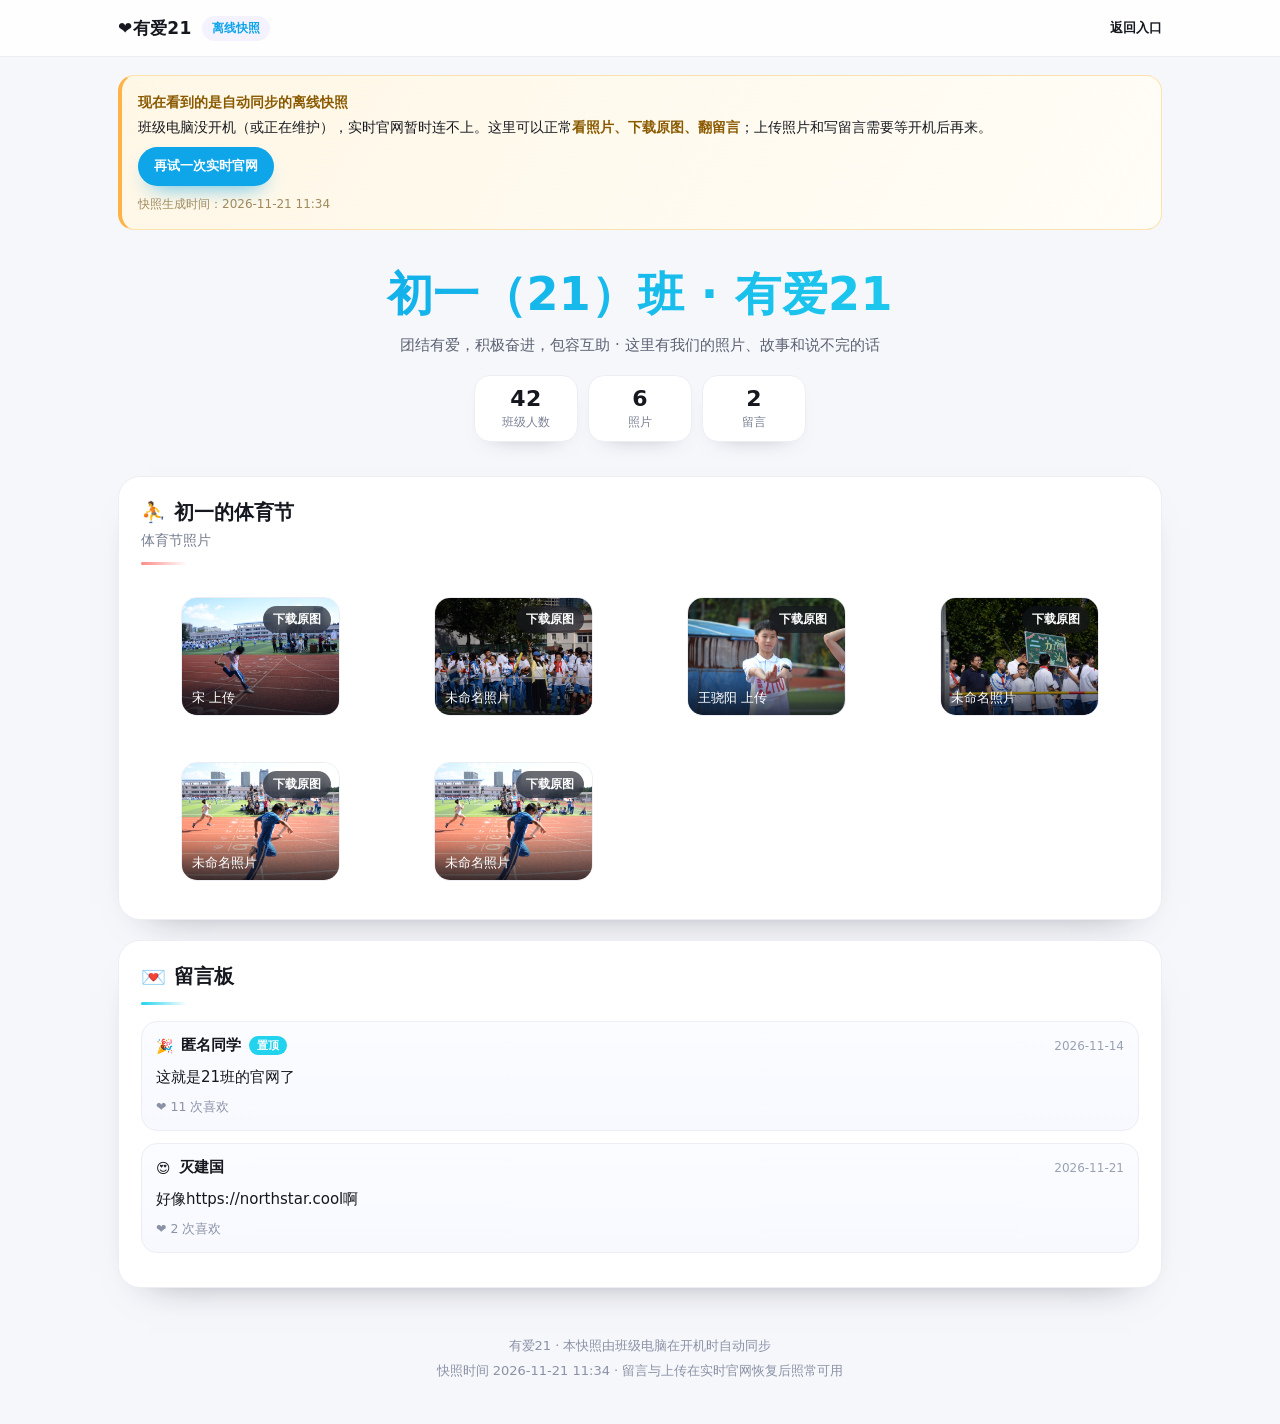
==== snapshot/index.html @ db06ea1a "同步离线快照：8 个文件（新增/更新 8，上传 8）" ====
<!DOCTYPE html><html lang="zh-CN"><head><meta charset="utf-8"><meta name="viewport" content="width=device-width,initial-scale=1"><meta name="robots" content="noindex,nofollow"><title>有爱21 · 离线快照</title><style>
*{box-sizing:border-box}
body{margin:0;background:#f6f7fb;color:#16181f;font-family:"PingFang SC","Microsoft YaHei","Noto Sans SC",system-ui,sans-serif;-webkit-font-smoothing:antialiased}
a{color:inherit}
.wrap{max-width:1080px;margin:0 auto;padding:0 18px}
header.top{position:sticky;top:0;z-index:20;background:rgba(255,255,255,.86);backdrop-filter:blur(14px);border-bottom:1px solid #eceef4}
header.top .wrap{display:flex;align-items:center;gap:10px;height:56px}
.brand{font-weight:800;font-size:17px;letter-spacing:.02em}
.chip{font-size:12px;font-weight:700;padding:4px 10px;border-radius:999px;background:#a78bfa1a;color:#0ea5e9}
.spacer{flex:1}
.banner{margin:18px 0 0;background:linear-gradient(120deg,#fff7e6,#fffdf7);border:1px solid #ffe1ad;border-left:4px solid #ffb347;
  border-radius:16px;padding:14px 16px;font-size:14px;line-height:1.75}
.banner b{color:#8a5a00}
.banner a{display:inline-block;margin-top:8px;margin-right:10px;padding:8px 16px;border-radius:999px;font-size:13px;font-weight:700;
  text-decoration:none;background:#0ea5e9;color:#fff;box-shadow:0 10px 22px -12px #0ea5e9}
.banner a.ghost{background:#fff;color:#16181f;border:1px solid #e6e8f0;box-shadow:none}
.hero{padding:34px 4px 8px;text-align:center}
.hero h1{margin:0;font-size:clamp(28px,6vw,46px);letter-spacing:.01em;
  background:linear-gradient(120deg,#0ea5e9,#22d3ee);-webkit-background-clip:text;background-clip:text;color:transparent}
.hero p.s{margin:10px 0 0;color:#5b6172;font-size:15px}
.stats{display:flex;flex-wrap:wrap;gap:10px;justify-content:center;margin:20px 0 6px}
.stat{background:#fff;border:1px solid #eceef4;border-radius:16px;padding:10px 16px;min-width:104px;box-shadow:0 10px 24px -20px rgba(20,24,40,.5)}
.stat b{display:block;font-size:22px;letter-spacing:.02em}
.stat span{font-size:12px;color:#7b8296}
section.blk{background:#fff;border:1px solid #eceef4;border-radius:22px;padding:22px;margin:20px 0;box-shadow:0 18px 40px -32px rgba(20,24,40,.6)}
section.blk h2{margin:0;font-size:20px;display:flex;align-items:center;gap:8px}
section.blk p.sub{margin:6px 0 0;color:#767d90;font-size:14px}
.rule{height:3px;width:46px;border-radius:3px;margin:12px 0 16px;background:linear-gradient(90deg,var(--c),transparent)}
.grid{display:grid;grid-template-columns:repeat(auto-fill,minmax(196px,1fr));gap:14px}
.card{position:relative;border-radius:16px;overflow:hidden;background:#f2f4f9;border:1px solid #eceef4;cursor:zoom-in;aspect-ratio:4/3}
.card img{width:100%;height:100%;object-fit:cover;display:block;transition:transform .5s ease}
.card:hover img{transform:scale(1.06)}
.cap{position:absolute;left:0;right:0;bottom:0;padding:22px 10px 8px;font-size:12.5px;color:#fff;
  background:linear-gradient(180deg,transparent,rgba(10,12,20,.78));word-break:break-all}
.dl{position:absolute;right:8px;top:8px;font-size:12px;font-weight:700;text-decoration:none;padding:5px 10px;border-radius:999px;
  background:rgba(16,18,28,.62);color:#fff;backdrop-filter:blur(6px)}
.dl:hover{background:#0ea5e9}
.note{background:#f8f9fc;border:1px solid #eceef4;border-radius:14px;padding:12px 14px;margin:10px 0;font-size:14.5px;line-height:1.7}
.note h4{margin:0 0 4px;font-size:15px}
.empty{color:#9aa1b3;font-size:14px;padding:16px;text-align:center;border:1px dashed #e2e5ee;border-radius:14px}
.gcard{border:1px solid #eceef4;border-radius:16px;padding:14px;margin:12px 0;background:linear-gradient(180deg,#fbfcff,#f7f9ff)}
.gcard .gh{display:flex;align-items:center;gap:8px;font-size:14px}
.gcard .gh b{font-size:15px}
.gcard .gh time{margin-left:auto;color:#9aa1b3;font-size:12px}
.gcard .gc{margin:9px 0 0;font-size:15px;line-height:1.8;white-space:pre-wrap;word-break:break-word}
.gimgs{display:flex;flex-wrap:wrap;gap:8px;margin-top:10px}
.gimgs img{width:96px;height:96px;object-fit:cover;border-radius:12px;cursor:zoom-in}
.likes{margin-top:8px;font-size:12.5px;color:#8b92a6}
.pin{font-size:11px;font-weight:700;color:#fff;background:#22d3ee;padding:2px 8px;border-radius:999px}
footer{padding:26px 0 40px;color:#8b92a6;font-size:13px;text-align:center;line-height:1.9}
#lb{position:fixed;inset:0;background:rgba(8,10,16,.94);display:none;z-index:60}
#lb.on{display:block}
#lb img{max-width:94vw;max-height:86vh;margin:4vh auto;display:block;border-radius:10px}
#lb .lbc{text-align:center;color:#dfe3ee;font-size:14px;padding:0 16px 10px}
#lb .close{position:fixed;top:14px;right:18px;color:#fff;font-size:30px;line-height:1;cursor:pointer;opacity:.8}
@media (max-width:560px){.grid{grid-template-columns:repeat(auto-fill,minmax(140px,1fr));gap:10px}section.blk{padding:16px;border-radius:18px}}
</style></head><body><header class="top"><div class="wrap"><span class="brand">❤️有爱21</span><span class="chip">离线快照</span><span class="spacer"></span><a href="../" style="font-size:13px;font-weight:700;text-decoration:none">返回入口</a></div></header><div class="wrap"><div class="banner"><b>现在看到的是自动同步的离线快照</b><br>班级电脑没开机（或正在维护），实时官网暂时连不上。这里可以正常<b>看照片、下载原图、翻留言</b>；上传照片和写留言需要等开机后再来。<br><a href="../" rel="noopener">再试一次实时官网</a><div style="margin-top:8px;color:#a08a5e;font-size:12px">快照生成时间：2026-11-21 11:34</div></div><div class="hero"><h1>初一（21）班 · 有爱21</h1><p class="s">团结有爱，积极奋进，包容互助 · 这里有我们的照片、故事和说不完的话</p><div class="stats"><div class="stat"><b>42</b><span>班级人数</span></div><div class="stat"><b>6</b><span>照片</span></div><div class="stat"><b>2</b><span>留言</span></div></div></div><section class="blk"><h2><span>⛹️</span>初一的体育节</h2><p class="sub">体育节照片</p><div class="rule" style="--c:#ff8a8a"></div><div class="grid"><figure class="card" data-full="p/ph_mwft5iplcd6633dc.jpg" data-cap="宋 上传"><img loading="lazy" src="p/ph_mwft5iplcd6633dc.jpg" alt="宋 上传"><a class="dl" href="p/ph_mwft5iplcd6633dc.jpg" download="01-初一的体育节-ph_mwft5iplcd6633dc.jpg">下载原图</a><figcaption class="cap">宋 上传</figcaption></figure><figure class="card" data-full="p/ph_mwft35159926de94.jpg" data-cap="未命名照片"><img loading="lazy" src="p/ph_mwft35159926de94.jpg" alt="未命名照片"><a class="dl" href="p/ph_mwft35159926de94.jpg" download="02-初一的体育节-ph_mwft35159926de94.jpg">下载原图</a><figcaption class="cap">未命名照片</figcaption></figure><figure class="card" data-full="p/ph_mwft2dyk020245f9.jpg" data-cap="王骁阳 上传"><img loading="lazy" src="p/ph_mwft2dyk020245f9.jpg" alt="王骁阳 上传"><a class="dl" href="p/ph_mwft2dyk020245f9.jpg" download="03-初一的体育节-ph_mwft2dyk020245f9.jpg">下载原图</a><figcaption class="cap">王骁阳 上传</figcaption></figure><figure class="card" data-full="p/ph_mwft1o7z088a9936.jpg" data-cap="未命名照片"><img loading="lazy" src="p/ph_mwft1o7z088a9936.jpg" alt="未命名照片"><a class="dl" href="p/ph_mwft1o7z088a9936.jpg" download="04-初一的体育节-ph_mwft1o7z088a9936.jpg">下载原图</a><figcaption class="cap">未命名照片</figcaption></figure><figure class="card" data-full="p/ph_mwft19kh0ee5bfa7.jpg" data-cap="未命名照片"><img loading="lazy" src="p/ph_mwft19kh0ee5bfa7.jpg" alt="未命名照片"><a class="dl" href="p/ph_mwft19kh0ee5bfa7.jpg" download="05-初一的体育节-ph_mwft19kh0ee5bfa7.jpg">下载原图</a><figcaption class="cap">未命名照片</figcaption></figure><figure class="card" data-full="p/ph_mwft17otdc910d98.jpg" data-cap="未命名照片"><img loading="lazy" src="p/ph_mwft17otdc910d98.jpg" alt="未命名照片"><a class="dl" href="p/ph_mwft17otdc910d98.jpg" download="06-初一的体育节-ph_mwft17otdc910d98.jpg">下载原图</a><figcaption class="cap">未命名照片</figcaption></figure></div></section><section class="blk"><h2><span>💌</span>留言板</h2><div class="rule" style="--c:#22d3ee"></div><div class="gcard"><div class="gh"><span>🎉</span><b>匿名同学</b><span class="pin">置顶</span><time>2026-11-14</time></div><p class="gc">这就是21班的官网了</p><div class="likes">❤️ 11 次喜欢</div></div><div class="gcard"><div class="gh"><span>😍</span><b>灭建国</b><time>2026-11-21</time></div><p class="gc">好像https://northstar.cool啊</p><div class="likes">❤️ 2 次喜欢</div></div></section><footer>有爱21 · 本快照由班级电脑在开机时自动同步<br>快照时间 2026-11-21 11:34 · 留言与上传在实时官网恢复后照常可用</footer></div><div id="lb"><span class="close">×</span><img alt=""><div class="lbc"></div></div><script>(function(){var lb=document.getElementById('lb'),im=lb.querySelector('img'),cp=lb.querySelector('.lbc');document.addEventListener('click',function(e){var t=e.target;var c=t.closest?t.closest('[data-full]'):null;if(c){im.src=c.getAttribute('data-full');cp.textContent=c.getAttribute('data-cap')||'';lb.className='on';e.preventDefault();return;}if(t===lb||t.className==='close'){lb.className='';im.src='';}});document.addEventListener('keydown',function(e){if(e.key==='Escape'){lb.className='';}});})();</script></body></html>
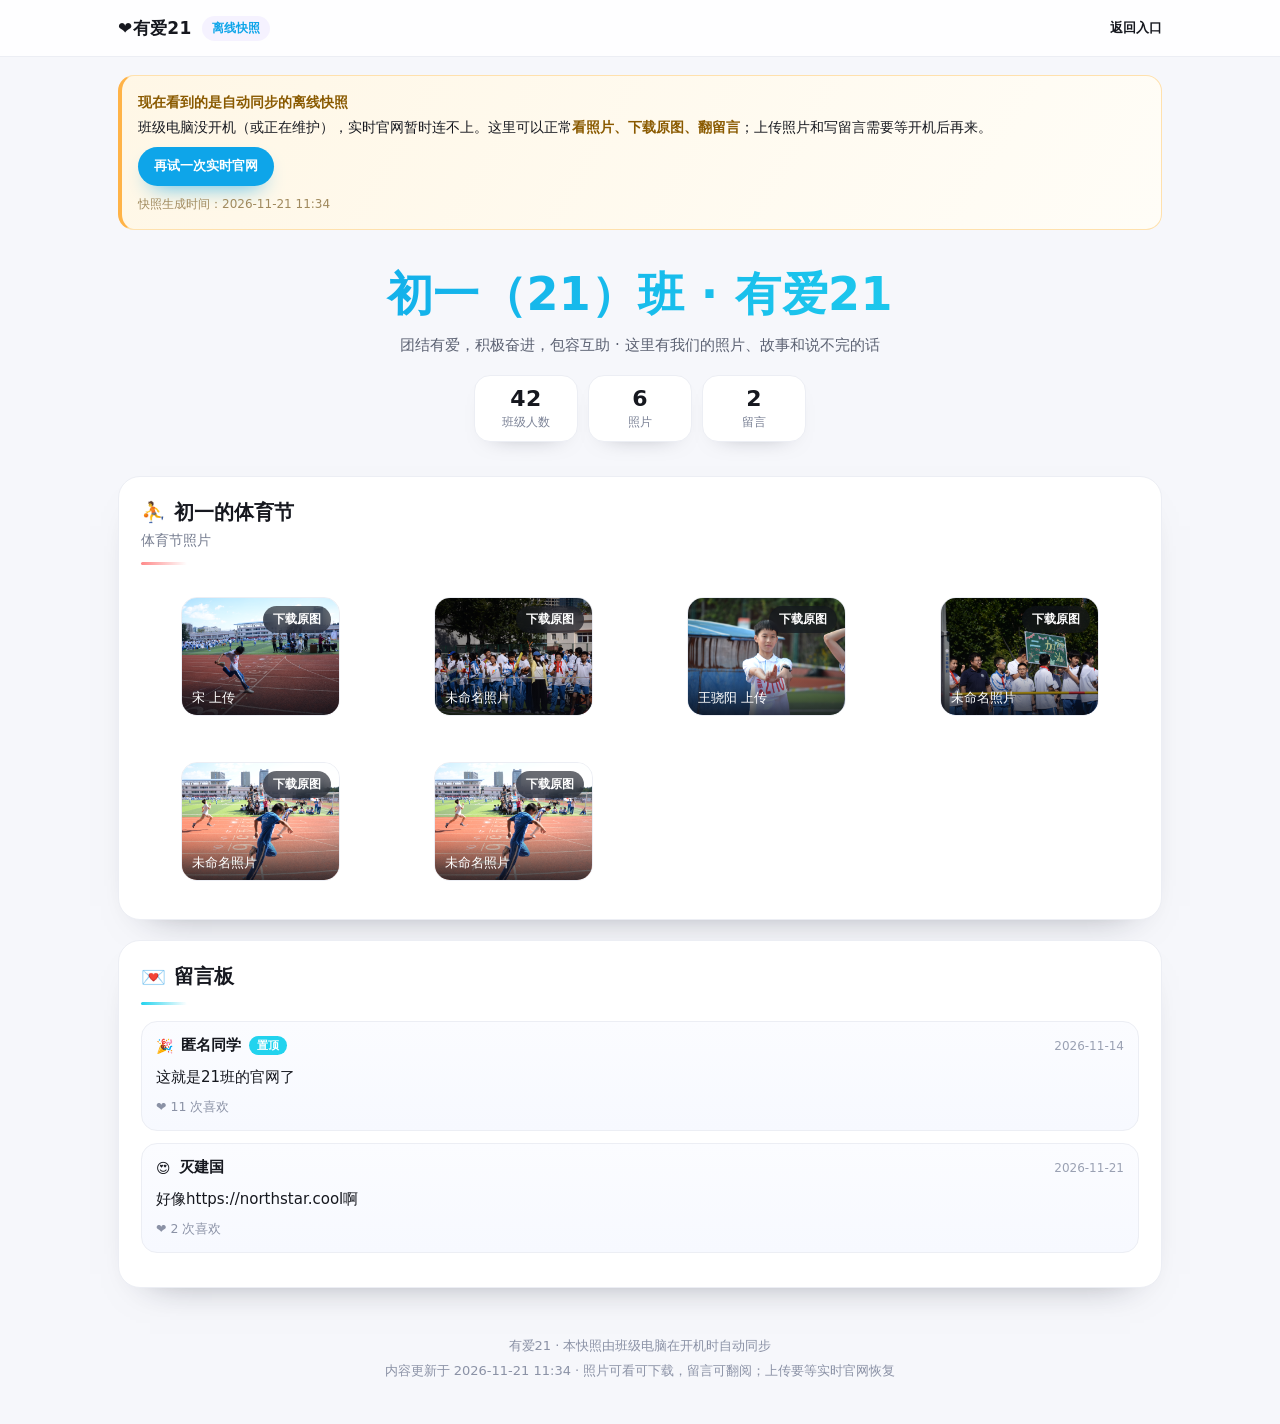
==== commit 4aef37c4: "同步离线快照：8 个文件（新增/更新 1，上传 1）" ====
--- a/snapshot/index.html
+++ b/snapshot/index.html
@@ -54,4 +54,4 @@
 #lb .lbc{text-align:center;color:#dfe3ee;font-size:14px;padding:0 16px 10px}
 #lb .close{position:fixed;top:14px;right:18px;color:#fff;font-size:30px;line-height:1;cursor:pointer;opacity:.8}
 @media (max-width:560px){.grid{grid-template-columns:repeat(auto-fill,minmax(140px,1fr));gap:10px}section.blk{padding:16px;border-radius:18px}}
-</style></head><body><header class="top"><div class="wrap"><span class="brand">❤️有爱21</span><span class="chip">离线快照</span><span class="spacer"></span><a href="../" style="font-size:13px;font-weight:700;text-decoration:none">返回入口</a></div></header><div class="wrap"><div class="banner"><b>现在看到的是自动同步的离线快照</b><br>班级电脑没开机（或正在维护），实时官网暂时连不上。这里可以正常<b>看照片、下载原图、翻留言</b>；上传照片和写留言需要等开机后再来。<br><a href="../" rel="noopener">再试一次实时官网</a><div style="margin-top:8px;color:#a08a5e;font-size:12px">快照生成时间：2026-11-21 11:34</div></div><div class="hero"><h1>初一（21）班 · 有爱21</h1><p class="s">团结有爱，积极奋进，包容互助 · 这里有我们的照片、故事和说不完的话</p><div class="stats"><div class="stat"><b>42</b><span>班级人数</span></div><div class="stat"><b>6</b><span>照片</span></div><div class="stat"><b>2</b><span>留言</span></div></div></div><section class="blk"><h2><span>⛹️</span>初一的体育节</h2><p class="sub">体育节照片</p><div class="rule" style="--c:#ff8a8a"></div><div class="grid"><figure class="card" data-full="p/ph_mwft5iplcd6633dc.jpg" data-cap="宋 上传"><img loading="lazy" src="p/ph_mwft5iplcd6633dc.jpg" alt="宋 上传"><a class="dl" href="p/ph_mwft5iplcd6633dc.jpg" download="01-初一的体育节-ph_mwft5iplcd6633dc.jpg">下载原图</a><figcaption class="cap">宋 上传</figcaption></figure><figure class="card" data-full="p/ph_mwft35159926de94.jpg" data-cap="未命名照片"><img loading="lazy" src="p/ph_mwft35159926de94.jpg" alt="未命名照片"><a class="dl" href="p/ph_mwft35159926de94.jpg" download="02-初一的体育节-ph_mwft35159926de94.jpg">下载原图</a><figcaption class="cap">未命名照片</figcaption></figure><figure class="card" data-full="p/ph_mwft2dyk020245f9.jpg" data-cap="王骁阳 上传"><img loading="lazy" src="p/ph_mwft2dyk020245f9.jpg" alt="王骁阳 上传"><a class="dl" href="p/ph_mwft2dyk020245f9.jpg" download="03-初一的体育节-ph_mwft2dyk020245f9.jpg">下载原图</a><figcaption class="cap">王骁阳 上传</figcaption></figure><figure class="card" data-full="p/ph_mwft1o7z088a9936.jpg" data-cap="未命名照片"><img loading="lazy" src="p/ph_mwft1o7z088a9936.jpg" alt="未命名照片"><a class="dl" href="p/ph_mwft1o7z088a9936.jpg" download="04-初一的体育节-ph_mwft1o7z088a9936.jpg">下载原图</a><figcaption class="cap">未命名照片</figcaption></figure><figure class="card" data-full="p/ph_mwft19kh0ee5bfa7.jpg" data-cap="未命名照片"><img loading="lazy" src="p/ph_mwft19kh0ee5bfa7.jpg" alt="未命名照片"><a class="dl" href="p/ph_mwft19kh0ee5bfa7.jpg" download="05-初一的体育节-ph_mwft19kh0ee5bfa7.jpg">下载原图</a><figcaption class="cap">未命名照片</figcaption></figure><figure class="card" data-full="p/ph_mwft17otdc910d98.jpg" data-cap="未命名照片"><img loading="lazy" src="p/ph_mwft17otdc910d98.jpg" alt="未命名照片"><a class="dl" href="p/ph_mwft17otdc910d98.jpg" download="06-初一的体育节-ph_mwft17otdc910d98.jpg">下载原图</a><figcaption class="cap">未命名照片</figcaption></figure></div></section><section class="blk"><h2><span>💌</span>留言板</h2><div class="rule" style="--c:#22d3ee"></div><div class="gcard"><div class="gh"><span>🎉</span><b>匿名同学</b><span class="pin">置顶</span><time>2026-11-14</time></div><p class="gc">这就是21班的官网了</p><div class="likes">❤️ 11 次喜欢</div></div><div class="gcard"><div class="gh"><span>😍</span><b>灭建国</b><time>2026-11-21</time></div><p class="gc">好像https://northstar.cool啊</p><div class="likes">❤️ 2 次喜欢</div></div></section><footer>有爱21 · 本快照由班级电脑在开机时自动同步<br>快照时间 2026-11-21 11:34 · 留言与上传在实时官网恢复后照常可用</footer></div><div id="lb"><span class="close">×</span><img alt=""><div class="lbc"></div></div><script>(function(){var lb=document.getElementById('lb'),im=lb.querySelector('img'),cp=lb.querySelector('.lbc');document.addEventListener('click',function(e){var t=e.target;var c=t.closest?t.closest('[data-full]'):null;if(c){im.src=c.getAttribute('data-full');cp.textContent=c.getAttribute('data-cap')||'';lb.className='on';e.preventDefault();return;}if(t===lb||t.className==='close'){lb.className='';im.src='';}});document.addEventListener('keydown',function(e){if(e.key==='Escape'){lb.className='';}});})();</script></body></html>+</style></head><body><header class="top"><div class="wrap"><span class="brand">❤️有爱21</span><span class="chip">离线快照</span><span class="spacer"></span><a href="../" style="font-size:13px;font-weight:700;text-decoration:none">返回入口</a></div></header><div class="wrap"><div class="banner"><b>现在看到的是自动同步的离线快照</b><br>班级电脑没开机（或正在维护），实时官网暂时连不上。这里可以正常<b>看照片、下载原图、翻留言</b>；上传照片和写留言需要等开机后再来。<br><a href="../" rel="noopener">再试一次实时官网</a><div style="margin-top:8px;color:#a08a5e;font-size:12px">快照生成时间：2026-11-21 11:34</div></div><div class="hero"><h1>初一（21）班 · 有爱21</h1><p class="s">团结有爱，积极奋进，包容互助 · 这里有我们的照片、故事和说不完的话</p><div class="stats"><div class="stat"><b>42</b><span>班级人数</span></div><div class="stat"><b>6</b><span>照片</span></div><div class="stat"><b>2</b><span>留言</span></div></div></div><section class="blk"><h2><span>⛹️</span>初一的体育节</h2><p class="sub">体育节照片</p><div class="rule" style="--c:#ff8a8a"></div><div class="grid"><figure class="card" data-full="p/ph_mwft5iplcd6633dc.jpg" data-cap="宋 上传"><img loading="lazy" src="p/ph_mwft5iplcd6633dc.jpg" alt="宋 上传"><a class="dl" href="p/ph_mwft5iplcd6633dc.jpg" download="01-初一的体育节-ph_mwft5iplcd6633dc.jpg">下载原图</a><figcaption class="cap">宋 上传</figcaption></figure><figure class="card" data-full="p/ph_mwft35159926de94.jpg" data-cap="未命名照片"><img loading="lazy" src="p/ph_mwft35159926de94.jpg" alt="未命名照片"><a class="dl" href="p/ph_mwft35159926de94.jpg" download="02-初一的体育节-ph_mwft35159926de94.jpg">下载原图</a><figcaption class="cap">未命名照片</figcaption></figure><figure class="card" data-full="p/ph_mwft2dyk020245f9.jpg" data-cap="王骁阳 上传"><img loading="lazy" src="p/ph_mwft2dyk020245f9.jpg" alt="王骁阳 上传"><a class="dl" href="p/ph_mwft2dyk020245f9.jpg" download="03-初一的体育节-ph_mwft2dyk020245f9.jpg">下载原图</a><figcaption class="cap">王骁阳 上传</figcaption></figure><figure class="card" data-full="p/ph_mwft1o7z088a9936.jpg" data-cap="未命名照片"><img loading="lazy" src="p/ph_mwft1o7z088a9936.jpg" alt="未命名照片"><a class="dl" href="p/ph_mwft1o7z088a9936.jpg" download="04-初一的体育节-ph_mwft1o7z088a9936.jpg">下载原图</a><figcaption class="cap">未命名照片</figcaption></figure><figure class="card" data-full="p/ph_mwft19kh0ee5bfa7.jpg" data-cap="未命名照片"><img loading="lazy" src="p/ph_mwft19kh0ee5bfa7.jpg" alt="未命名照片"><a class="dl" href="p/ph_mwft19kh0ee5bfa7.jpg" download="05-初一的体育节-ph_mwft19kh0ee5bfa7.jpg">下载原图</a><figcaption class="cap">未命名照片</figcaption></figure><figure class="card" data-full="p/ph_mwft17otdc910d98.jpg" data-cap="未命名照片"><img loading="lazy" src="p/ph_mwft17otdc910d98.jpg" alt="未命名照片"><a class="dl" href="p/ph_mwft17otdc910d98.jpg" download="06-初一的体育节-ph_mwft17otdc910d98.jpg">下载原图</a><figcaption class="cap">未命名照片</figcaption></figure></div></section><section class="blk"><h2><span>💌</span>留言板</h2><div class="rule" style="--c:#22d3ee"></div><div class="gcard"><div class="gh"><span>🎉</span><b>匿名同学</b><span class="pin">置顶</span><time>2026-11-14</time></div><p class="gc">这就是21班的官网了</p><div class="likes">❤️ 11 次喜欢</div></div><div class="gcard"><div class="gh"><span>😍</span><b>灭建国</b><time>2026-11-21</time></div><p class="gc">好像https://northstar.cool啊</p><div class="likes">❤️ 2 次喜欢</div></div></section><footer>有爱21 · 本快照由班级电脑在开机时自动同步<br>内容更新于 2026-11-21 11:34 · 照片可看可下载，留言可翻阅；上传要等实时官网恢复</footer></div><div id="lb"><span class="close">×</span><img alt=""><div class="lbc"></div></div><script>(function(){var lb=document.getElementById('lb'),im=lb.querySelector('img'),cp=lb.querySelector('.lbc');document.addEventListener('click',function(e){var t=e.target;var c=t.closest?t.closest('[data-full]'):null;if(c){im.src=c.getAttribute('data-full');cp.textContent=c.getAttribute('data-cap')||'';lb.className='on';e.preventDefault();return;}if(t===lb||t.className==='close'){lb.className='';im.src='';}});document.addEventListener('keydown',function(e){if(e.key==='Escape'){lb.className='';}});})();</script></body></html>
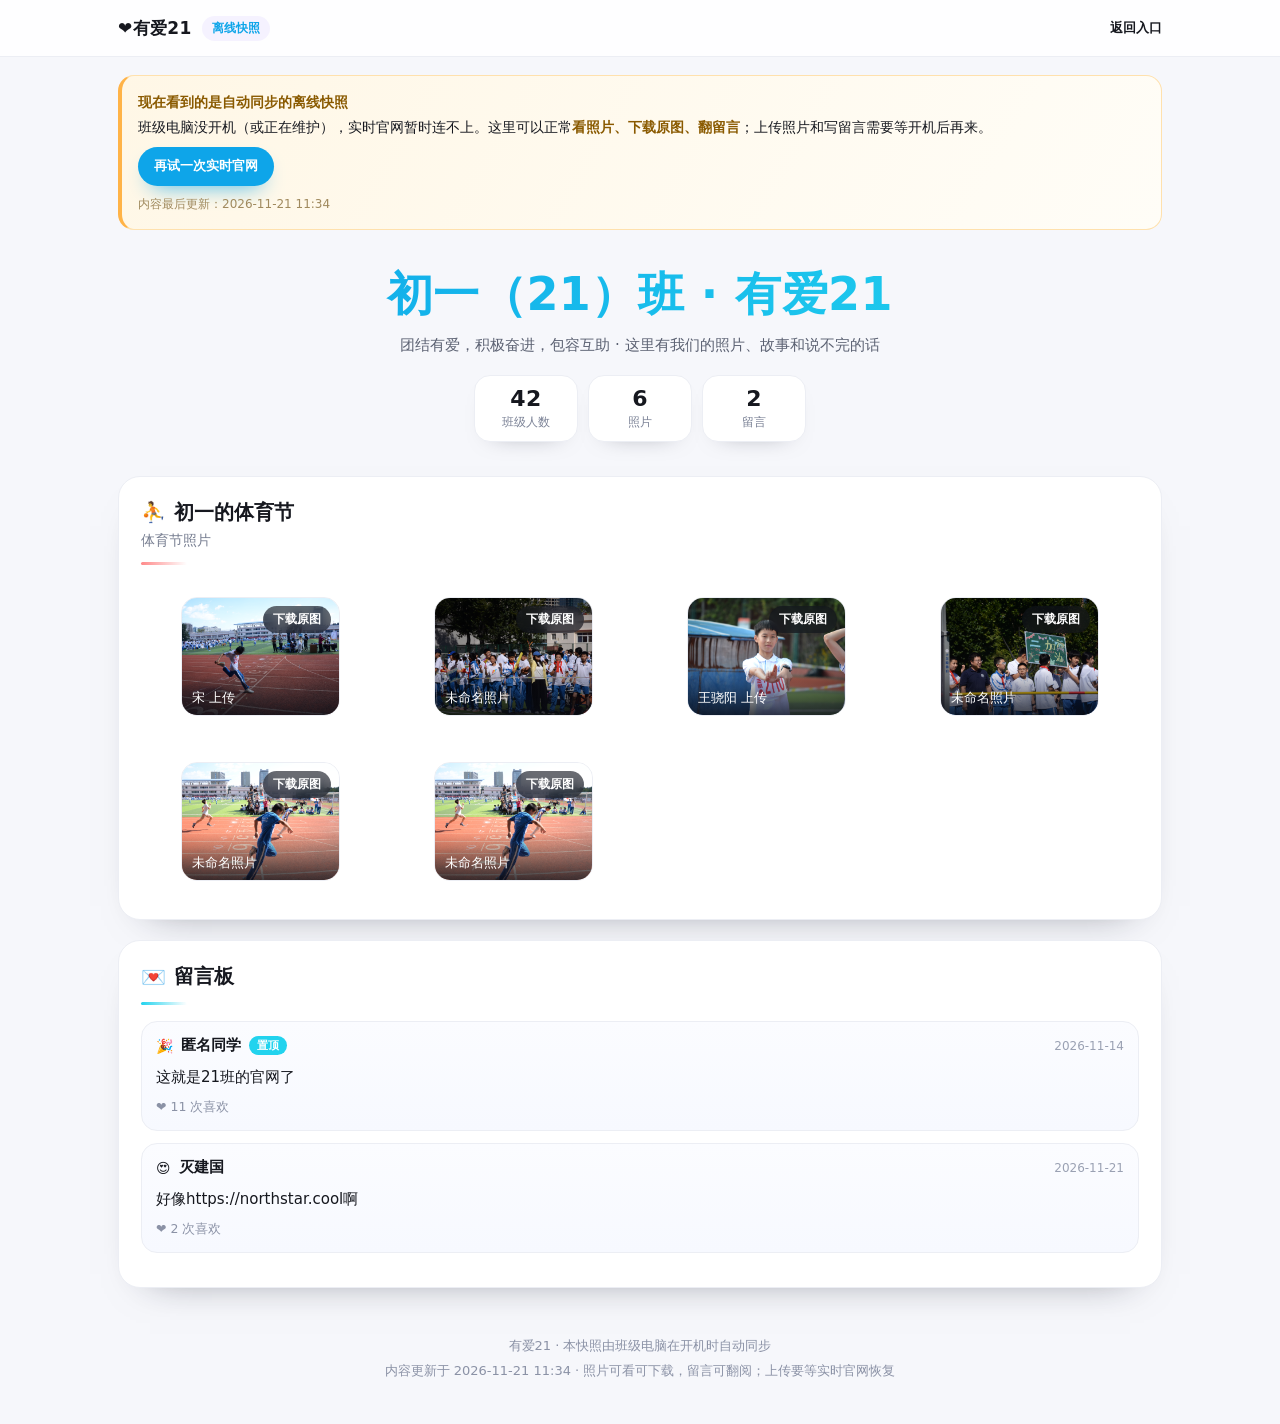
==== commit c1a2e1cb: "同步离线快照：8 个文件（新增/更新 1，上传 1）" ====
--- a/snapshot/index.html
+++ b/snapshot/index.html
@@ -54,4 +54,4 @@
 #lb .lbc{text-align:center;color:#dfe3ee;font-size:14px;padding:0 16px 10px}
 #lb .close{position:fixed;top:14px;right:18px;color:#fff;font-size:30px;line-height:1;cursor:pointer;opacity:.8}
 @media (max-width:560px){.grid{grid-template-columns:repeat(auto-fill,minmax(140px,1fr));gap:10px}section.blk{padding:16px;border-radius:18px}}
-</style></head><body><header class="top"><div class="wrap"><span class="brand">❤️有爱21</span><span class="chip">离线快照</span><span class="spacer"></span><a href="../" style="font-size:13px;font-weight:700;text-decoration:none">返回入口</a></div></header><div class="wrap"><div class="banner"><b>现在看到的是自动同步的离线快照</b><br>班级电脑没开机（或正在维护），实时官网暂时连不上。这里可以正常<b>看照片、下载原图、翻留言</b>；上传照片和写留言需要等开机后再来。<br><a href="../" rel="noopener">再试一次实时官网</a><div style="margin-top:8px;color:#a08a5e;font-size:12px">快照生成时间：2026-11-21 11:34</div></div><div class="hero"><h1>初一（21）班 · 有爱21</h1><p class="s">团结有爱，积极奋进，包容互助 · 这里有我们的照片、故事和说不完的话</p><div class="stats"><div class="stat"><b>42</b><span>班级人数</span></div><div class="stat"><b>6</b><span>照片</span></div><div class="stat"><b>2</b><span>留言</span></div></div></div><section class="blk"><h2><span>⛹️</span>初一的体育节</h2><p class="sub">体育节照片</p><div class="rule" style="--c:#ff8a8a"></div><div class="grid"><figure class="card" data-full="p/ph_mwft5iplcd6633dc.jpg" data-cap="宋 上传"><img loading="lazy" src="p/ph_mwft5iplcd6633dc.jpg" alt="宋 上传"><a class="dl" href="p/ph_mwft5iplcd6633dc.jpg" download="01-初一的体育节-ph_mwft5iplcd6633dc.jpg">下载原图</a><figcaption class="cap">宋 上传</figcaption></figure><figure class="card" data-full="p/ph_mwft35159926de94.jpg" data-cap="未命名照片"><img loading="lazy" src="p/ph_mwft35159926de94.jpg" alt="未命名照片"><a class="dl" href="p/ph_mwft35159926de94.jpg" download="02-初一的体育节-ph_mwft35159926de94.jpg">下载原图</a><figcaption class="cap">未命名照片</figcaption></figure><figure class="card" data-full="p/ph_mwft2dyk020245f9.jpg" data-cap="王骁阳 上传"><img loading="lazy" src="p/ph_mwft2dyk020245f9.jpg" alt="王骁阳 上传"><a class="dl" href="p/ph_mwft2dyk020245f9.jpg" download="03-初一的体育节-ph_mwft2dyk020245f9.jpg">下载原图</a><figcaption class="cap">王骁阳 上传</figcaption></figure><figure class="card" data-full="p/ph_mwft1o7z088a9936.jpg" data-cap="未命名照片"><img loading="lazy" src="p/ph_mwft1o7z088a9936.jpg" alt="未命名照片"><a class="dl" href="p/ph_mwft1o7z088a9936.jpg" download="04-初一的体育节-ph_mwft1o7z088a9936.jpg">下载原图</a><figcaption class="cap">未命名照片</figcaption></figure><figure class="card" data-full="p/ph_mwft19kh0ee5bfa7.jpg" data-cap="未命名照片"><img loading="lazy" src="p/ph_mwft19kh0ee5bfa7.jpg" alt="未命名照片"><a class="dl" href="p/ph_mwft19kh0ee5bfa7.jpg" download="05-初一的体育节-ph_mwft19kh0ee5bfa7.jpg">下载原图</a><figcaption class="cap">未命名照片</figcaption></figure><figure class="card" data-full="p/ph_mwft17otdc910d98.jpg" data-cap="未命名照片"><img loading="lazy" src="p/ph_mwft17otdc910d98.jpg" alt="未命名照片"><a class="dl" href="p/ph_mwft17otdc910d98.jpg" download="06-初一的体育节-ph_mwft17otdc910d98.jpg">下载原图</a><figcaption class="cap">未命名照片</figcaption></figure></div></section><section class="blk"><h2><span>💌</span>留言板</h2><div class="rule" style="--c:#22d3ee"></div><div class="gcard"><div class="gh"><span>🎉</span><b>匿名同学</b><span class="pin">置顶</span><time>2026-11-14</time></div><p class="gc">这就是21班的官网了</p><div class="likes">❤️ 11 次喜欢</div></div><div class="gcard"><div class="gh"><span>😍</span><b>灭建国</b><time>2026-11-21</time></div><p class="gc">好像https://northstar.cool啊</p><div class="likes">❤️ 2 次喜欢</div></div></section><footer>有爱21 · 本快照由班级电脑在开机时自动同步<br>内容更新于 2026-11-21 11:34 · 照片可看可下载，留言可翻阅；上传要等实时官网恢复</footer></div><div id="lb"><span class="close">×</span><img alt=""><div class="lbc"></div></div><script>(function(){var lb=document.getElementById('lb'),im=lb.querySelector('img'),cp=lb.querySelector('.lbc');document.addEventListener('click',function(e){var t=e.target;var c=t.closest?t.closest('[data-full]'):null;if(c){im.src=c.getAttribute('data-full');cp.textContent=c.getAttribute('data-cap')||'';lb.className='on';e.preventDefault();return;}if(t===lb||t.className==='close'){lb.className='';im.src='';}});document.addEventListener('keydown',function(e){if(e.key==='Escape'){lb.className='';}});})();</script></body></html>+</style></head><body><header class="top"><div class="wrap"><span class="brand">❤️有爱21</span><span class="chip">离线快照</span><span class="spacer"></span><a href="../" style="font-size:13px;font-weight:700;text-decoration:none">返回入口</a></div></header><div class="wrap"><div class="banner"><b>现在看到的是自动同步的离线快照</b><br>班级电脑没开机（或正在维护），实时官网暂时连不上。这里可以正常<b>看照片、下载原图、翻留言</b>；上传照片和写留言需要等开机后再来。<br><a href="../" rel="noopener">再试一次实时官网</a><div style="margin-top:8px;color:#a08a5e;font-size:12px">内容最后更新：2026-11-21 11:34</div></div><div class="hero"><h1>初一（21）班 · 有爱21</h1><p class="s">团结有爱，积极奋进，包容互助 · 这里有我们的照片、故事和说不完的话</p><div class="stats"><div class="stat"><b>42</b><span>班级人数</span></div><div class="stat"><b>6</b><span>照片</span></div><div class="stat"><b>2</b><span>留言</span></div></div></div><section class="blk"><h2><span>⛹️</span>初一的体育节</h2><p class="sub">体育节照片</p><div class="rule" style="--c:#ff8a8a"></div><div class="grid"><figure class="card" data-full="p/ph_mwft5iplcd6633dc.jpg" data-cap="宋 上传"><img loading="lazy" src="p/ph_mwft5iplcd6633dc.jpg" alt="宋 上传"><a class="dl" href="p/ph_mwft5iplcd6633dc.jpg" download="01-初一的体育节-ph_mwft5iplcd6633dc.jpg">下载原图</a><figcaption class="cap">宋 上传</figcaption></figure><figure class="card" data-full="p/ph_mwft35159926de94.jpg" data-cap="未命名照片"><img loading="lazy" src="p/ph_mwft35159926de94.jpg" alt="未命名照片"><a class="dl" href="p/ph_mwft35159926de94.jpg" download="02-初一的体育节-ph_mwft35159926de94.jpg">下载原图</a><figcaption class="cap">未命名照片</figcaption></figure><figure class="card" data-full="p/ph_mwft2dyk020245f9.jpg" data-cap="王骁阳 上传"><img loading="lazy" src="p/ph_mwft2dyk020245f9.jpg" alt="王骁阳 上传"><a class="dl" href="p/ph_mwft2dyk020245f9.jpg" download="03-初一的体育节-ph_mwft2dyk020245f9.jpg">下载原图</a><figcaption class="cap">王骁阳 上传</figcaption></figure><figure class="card" data-full="p/ph_mwft1o7z088a9936.jpg" data-cap="未命名照片"><img loading="lazy" src="p/ph_mwft1o7z088a9936.jpg" alt="未命名照片"><a class="dl" href="p/ph_mwft1o7z088a9936.jpg" download="04-初一的体育节-ph_mwft1o7z088a9936.jpg">下载原图</a><figcaption class="cap">未命名照片</figcaption></figure><figure class="card" data-full="p/ph_mwft19kh0ee5bfa7.jpg" data-cap="未命名照片"><img loading="lazy" src="p/ph_mwft19kh0ee5bfa7.jpg" alt="未命名照片"><a class="dl" href="p/ph_mwft19kh0ee5bfa7.jpg" download="05-初一的体育节-ph_mwft19kh0ee5bfa7.jpg">下载原图</a><figcaption class="cap">未命名照片</figcaption></figure><figure class="card" data-full="p/ph_mwft17otdc910d98.jpg" data-cap="未命名照片"><img loading="lazy" src="p/ph_mwft17otdc910d98.jpg" alt="未命名照片"><a class="dl" href="p/ph_mwft17otdc910d98.jpg" download="06-初一的体育节-ph_mwft17otdc910d98.jpg">下载原图</a><figcaption class="cap">未命名照片</figcaption></figure></div></section><section class="blk"><h2><span>💌</span>留言板</h2><div class="rule" style="--c:#22d3ee"></div><div class="gcard"><div class="gh"><span>🎉</span><b>匿名同学</b><span class="pin">置顶</span><time>2026-11-14</time></div><p class="gc">这就是21班的官网了</p><div class="likes">❤️ 11 次喜欢</div></div><div class="gcard"><div class="gh"><span>😍</span><b>灭建国</b><time>2026-11-21</time></div><p class="gc">好像https://northstar.cool啊</p><div class="likes">❤️ 2 次喜欢</div></div></section><footer>有爱21 · 本快照由班级电脑在开机时自动同步<br>内容更新于 2026-11-21 11:34 · 照片可看可下载，留言可翻阅；上传要等实时官网恢复</footer></div><div id="lb"><span class="close">×</span><img alt=""><div class="lbc"></div></div><script>(function(){var lb=document.getElementById('lb'),im=lb.querySelector('img'),cp=lb.querySelector('.lbc');document.addEventListener('click',function(e){var t=e.target;var c=t.closest?t.closest('[data-full]'):null;if(c){im.src=c.getAttribute('data-full');cp.textContent=c.getAttribute('data-cap')||'';lb.className='on';e.preventDefault();return;}if(t===lb||t.className==='close'){lb.className='';im.src='';}});document.addEventListener('keydown',function(e){if(e.key==='Escape'){lb.className='';}});})();</script></body></html>
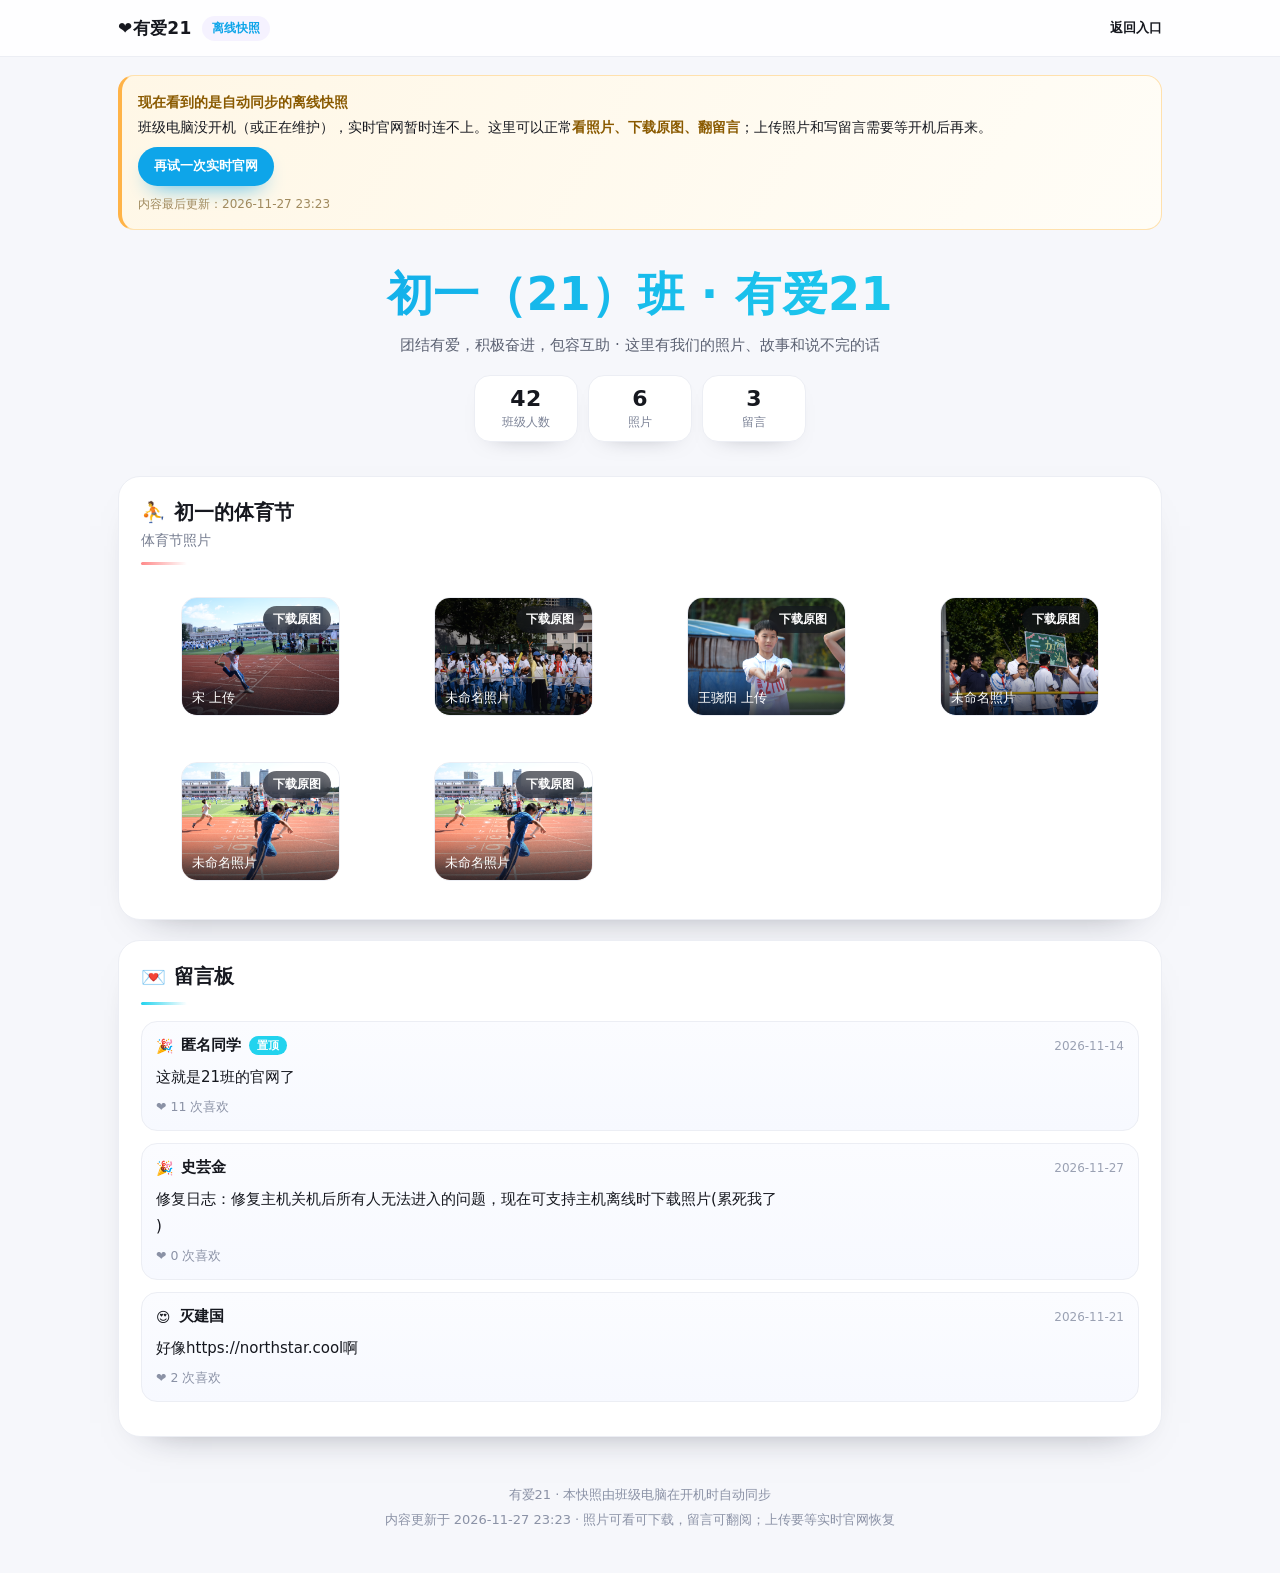
==== commit 14a2efe2: "同步离线快照：8 个文件（新增/更新 2，上传 2）" ====
--- a/snapshot/index.html
+++ b/snapshot/index.html
@@ -54,4 +54,5 @@
 #lb .lbc{text-align:center;color:#dfe3ee;font-size:14px;padding:0 16px 10px}
 #lb .close{position:fixed;top:14px;right:18px;color:#fff;font-size:30px;line-height:1;cursor:pointer;opacity:.8}
 @media (max-width:560px){.grid{grid-template-columns:repeat(auto-fill,minmax(140px,1fr));gap:10px}section.blk{padding:16px;border-radius:18px}}
-</style></head><body><header class="top"><div class="wrap"><span class="brand">❤️有爱21</span><span class="chip">离线快照</span><span class="spacer"></span><a href="../" style="font-size:13px;font-weight:700;text-decoration:none">返回入口</a></div></header><div class="wrap"><div class="banner"><b>现在看到的是自动同步的离线快照</b><br>班级电脑没开机（或正在维护），实时官网暂时连不上。这里可以正常<b>看照片、下载原图、翻留言</b>；上传照片和写留言需要等开机后再来。<br><a href="../" rel="noopener">再试一次实时官网</a><div style="margin-top:8px;color:#a08a5e;font-size:12px">内容最后更新：2026-11-21 11:34</div></div><div class="hero"><h1>初一（21）班 · 有爱21</h1><p class="s">团结有爱，积极奋进，包容互助 · 这里有我们的照片、故事和说不完的话</p><div class="stats"><div class="stat"><b>42</b><span>班级人数</span></div><div class="stat"><b>6</b><span>照片</span></div><div class="stat"><b>2</b><span>留言</span></div></div></div><section class="blk"><h2><span>⛹️</span>初一的体育节</h2><p class="sub">体育节照片</p><div class="rule" style="--c:#ff8a8a"></div><div class="grid"><figure class="card" data-full="p/ph_mwft5iplcd6633dc.jpg" data-cap="宋 上传"><img loading="lazy" src="p/ph_mwft5iplcd6633dc.jpg" alt="宋 上传"><a class="dl" href="p/ph_mwft5iplcd6633dc.jpg" download="01-初一的体育节-ph_mwft5iplcd6633dc.jpg">下载原图</a><figcaption class="cap">宋 上传</figcaption></figure><figure class="card" data-full="p/ph_mwft35159926de94.jpg" data-cap="未命名照片"><img loading="lazy" src="p/ph_mwft35159926de94.jpg" alt="未命名照片"><a class="dl" href="p/ph_mwft35159926de94.jpg" download="02-初一的体育节-ph_mwft35159926de94.jpg">下载原图</a><figcaption class="cap">未命名照片</figcaption></figure><figure class="card" data-full="p/ph_mwft2dyk020245f9.jpg" data-cap="王骁阳 上传"><img loading="lazy" src="p/ph_mwft2dyk020245f9.jpg" alt="王骁阳 上传"><a class="dl" href="p/ph_mwft2dyk020245f9.jpg" download="03-初一的体育节-ph_mwft2dyk020245f9.jpg">下载原图</a><figcaption class="cap">王骁阳 上传</figcaption></figure><figure class="card" data-full="p/ph_mwft1o7z088a9936.jpg" data-cap="未命名照片"><img loading="lazy" src="p/ph_mwft1o7z088a9936.jpg" alt="未命名照片"><a class="dl" href="p/ph_mwft1o7z088a9936.jpg" download="04-初一的体育节-ph_mwft1o7z088a9936.jpg">下载原图</a><figcaption class="cap">未命名照片</figcaption></figure><figure class="card" data-full="p/ph_mwft19kh0ee5bfa7.jpg" data-cap="未命名照片"><img loading="lazy" src="p/ph_mwft19kh0ee5bfa7.jpg" alt="未命名照片"><a class="dl" href="p/ph_mwft19kh0ee5bfa7.jpg" download="05-初一的体育节-ph_mwft19kh0ee5bfa7.jpg">下载原图</a><figcaption class="cap">未命名照片</figcaption></figure><figure class="card" data-full="p/ph_mwft17otdc910d98.jpg" data-cap="未命名照片"><img loading="lazy" src="p/ph_mwft17otdc910d98.jpg" alt="未命名照片"><a class="dl" href="p/ph_mwft17otdc910d98.jpg" download="06-初一的体育节-ph_mwft17otdc910d98.jpg">下载原图</a><figcaption class="cap">未命名照片</figcaption></figure></div></section><section class="blk"><h2><span>💌</span>留言板</h2><div class="rule" style="--c:#22d3ee"></div><div class="gcard"><div class="gh"><span>🎉</span><b>匿名同学</b><span class="pin">置顶</span><time>2026-11-14</time></div><p class="gc">这就是21班的官网了</p><div class="likes">❤️ 11 次喜欢</div></div><div class="gcard"><div class="gh"><span>😍</span><b>灭建国</b><time>2026-11-21</time></div><p class="gc">好像https://northstar.cool啊</p><div class="likes">❤️ 2 次喜欢</div></div></section><footer>有爱21 · 本快照由班级电脑在开机时自动同步<br>内容更新于 2026-11-21 11:34 · 照片可看可下载，留言可翻阅；上传要等实时官网恢复</footer></div><div id="lb"><span class="close">×</span><img alt=""><div class="lbc"></div></div><script>(function(){var lb=document.getElementById('lb'),im=lb.querySelector('img'),cp=lb.querySelector('.lbc');document.addEventListener('click',function(e){var t=e.target;var c=t.closest?t.closest('[data-full]'):null;if(c){im.src=c.getAttribute('data-full');cp.textContent=c.getAttribute('data-cap')||'';lb.className='on';e.preventDefault();return;}if(t===lb||t.className==='close'){lb.className='';im.src='';}});document.addEventListener('keydown',function(e){if(e.key==='Escape'){lb.className='';}});})();</script></body></html>+</style></head><body><header class="top"><div class="wrap"><span class="brand">❤️有爱21</span><span class="chip">离线快照</span><span class="spacer"></span><a href="../" style="font-size:13px;font-weight:700;text-decoration:none">返回入口</a></div></header><div class="wrap"><div class="banner"><b>现在看到的是自动同步的离线快照</b><br>班级电脑没开机（或正在维护），实时官网暂时连不上。这里可以正常<b>看照片、下载原图、翻留言</b>；上传照片和写留言需要等开机后再来。<br><a href="../" rel="noopener">再试一次实时官网</a><div style="margin-top:8px;color:#a08a5e;font-size:12px">内容最后更新：2026-11-27 23:23</div></div><div class="hero"><h1>初一（21）班 · 有爱21</h1><p class="s">团结有爱，积极奋进，包容互助 · 这里有我们的照片、故事和说不完的话</p><div class="stats"><div class="stat"><b>42</b><span>班级人数</span></div><div class="stat"><b>6</b><span>照片</span></div><div class="stat"><b>3</b><span>留言</span></div></div></div><section class="blk"><h2><span>⛹️</span>初一的体育节</h2><p class="sub">体育节照片</p><div class="rule" style="--c:#ff8a8a"></div><div class="grid"><figure class="card" data-full="p/ph_mwft5iplcd6633dc.jpg" data-cap="宋 上传"><img loading="lazy" src="p/ph_mwft5iplcd6633dc.jpg" alt="宋 上传"><a class="dl" href="p/ph_mwft5iplcd6633dc.jpg" download="01-初一的体育节-ph_mwft5iplcd6633dc.jpg">下载原图</a><figcaption class="cap">宋 上传</figcaption></figure><figure class="card" data-full="p/ph_mwft35159926de94.jpg" data-cap="未命名照片"><img loading="lazy" src="p/ph_mwft35159926de94.jpg" alt="未命名照片"><a class="dl" href="p/ph_mwft35159926de94.jpg" download="02-初一的体育节-ph_mwft35159926de94.jpg">下载原图</a><figcaption class="cap">未命名照片</figcaption></figure><figure class="card" data-full="p/ph_mwft2dyk020245f9.jpg" data-cap="王骁阳 上传"><img loading="lazy" src="p/ph_mwft2dyk020245f9.jpg" alt="王骁阳 上传"><a class="dl" href="p/ph_mwft2dyk020245f9.jpg" download="03-初一的体育节-ph_mwft2dyk020245f9.jpg">下载原图</a><figcaption class="cap">王骁阳 上传</figcaption></figure><figure class="card" data-full="p/ph_mwft1o7z088a9936.jpg" data-cap="未命名照片"><img loading="lazy" src="p/ph_mwft1o7z088a9936.jpg" alt="未命名照片"><a class="dl" href="p/ph_mwft1o7z088a9936.jpg" download="04-初一的体育节-ph_mwft1o7z088a9936.jpg">下载原图</a><figcaption class="cap">未命名照片</figcaption></figure><figure class="card" data-full="p/ph_mwft19kh0ee5bfa7.jpg" data-cap="未命名照片"><img loading="lazy" src="p/ph_mwft19kh0ee5bfa7.jpg" alt="未命名照片"><a class="dl" href="p/ph_mwft19kh0ee5bfa7.jpg" download="05-初一的体育节-ph_mwft19kh0ee5bfa7.jpg">下载原图</a><figcaption class="cap">未命名照片</figcaption></figure><figure class="card" data-full="p/ph_mwft17otdc910d98.jpg" data-cap="未命名照片"><img loading="lazy" src="p/ph_mwft17otdc910d98.jpg" alt="未命名照片"><a class="dl" href="p/ph_mwft17otdc910d98.jpg" download="06-初一的体育节-ph_mwft17otdc910d98.jpg">下载原图</a><figcaption class="cap">未命名照片</figcaption></figure></div></section><section class="blk"><h2><span>💌</span>留言板</h2><div class="rule" style="--c:#22d3ee"></div><div class="gcard"><div class="gh"><span>🎉</span><b>匿名同学</b><span class="pin">置顶</span><time>2026-11-14</time></div><p class="gc">这就是21班的官网了</p><div class="likes">❤️ 11 次喜欢</div></div><div class="gcard"><div class="gh"><span>🎉</span><b>史芸金</b><time>2026-11-27</time></div><p class="gc">修复日志：修复主机关机后所有人无法进入的问题，现在可支持主机离线时下载照片(累死我了
+)</p><div class="likes">❤️ 0 次喜欢</div></div><div class="gcard"><div class="gh"><span>😍</span><b>灭建国</b><time>2026-11-21</time></div><p class="gc">好像https://northstar.cool啊</p><div class="likes">❤️ 2 次喜欢</div></div></section><footer>有爱21 · 本快照由班级电脑在开机时自动同步<br>内容更新于 2026-11-27 23:23 · 照片可看可下载，留言可翻阅；上传要等实时官网恢复</footer></div><div id="lb"><span class="close">×</span><img alt=""><div class="lbc"></div></div><script>(function(){var lb=document.getElementById('lb'),im=lb.querySelector('img'),cp=lb.querySelector('.lbc');document.addEventListener('click',function(e){var t=e.target;var c=t.closest?t.closest('[data-full]'):null;if(c){im.src=c.getAttribute('data-full');cp.textContent=c.getAttribute('data-cap')||'';lb.className='on';e.preventDefault();return;}if(t===lb||t.className==='close'){lb.className='';im.src='';}});document.addEventListener('keydown',function(e){if(e.key==='Escape'){lb.className='';}});})();</script></body></html>
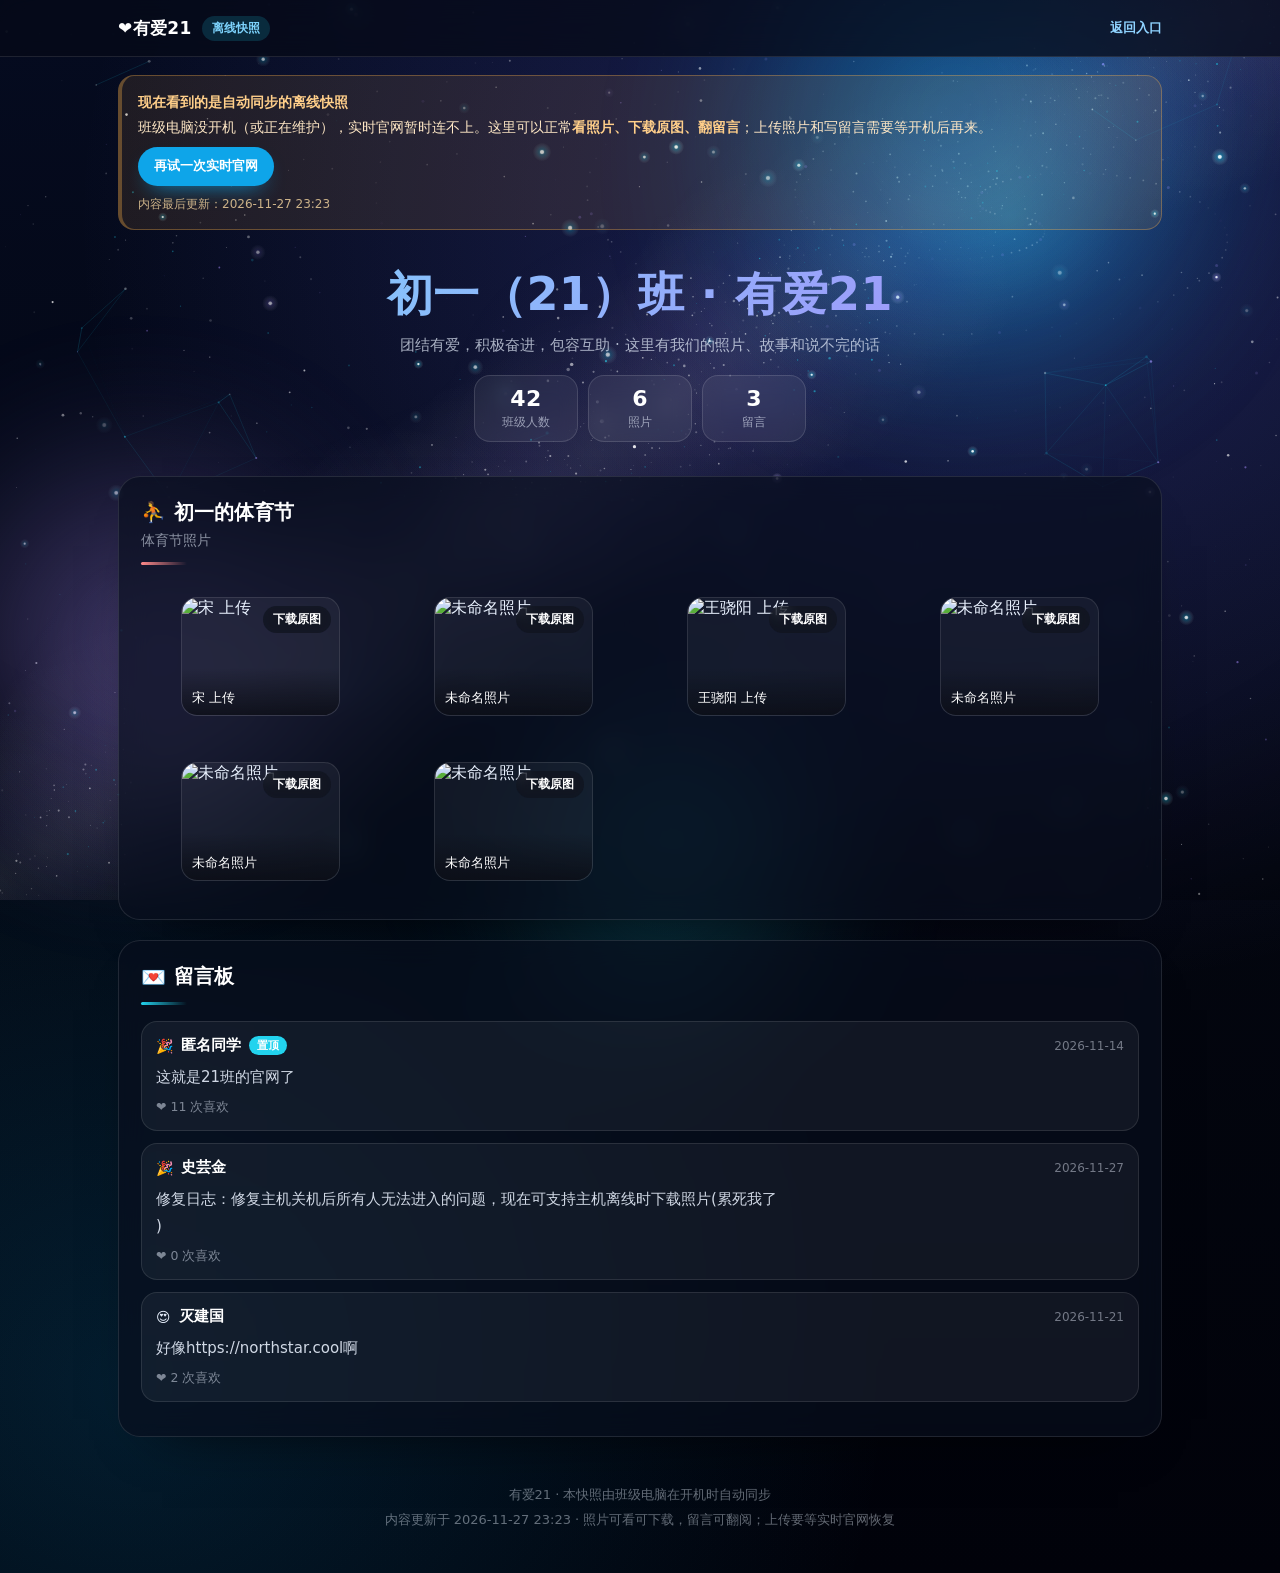
==== commit 6e5c4bed: "perf: 离线相册首屏改用缩略图并挂星河皮肤" ====
--- a/snapshot/index.html
+++ b/snapshot/index.html
@@ -54,5 +54,6 @@
 #lb .lbc{text-align:center;color:#dfe3ee;font-size:14px;padding:0 16px 10px}
 #lb .close{position:fixed;top:14px;right:18px;color:#fff;font-size:30px;line-height:1;cursor:pointer;opacity:.8}
 @media (max-width:560px){.grid{grid-template-columns:repeat(auto-fill,minmax(140px,1fr));gap:10px}section.blk{padding:16px;border-radius:18px}}
-</style></head><body><header class="top"><div class="wrap"><span class="brand">❤️有爱21</span><span class="chip">离线快照</span><span class="spacer"></span><a href="../" style="font-size:13px;font-weight:700;text-decoration:none">返回入口</a></div></header><div class="wrap"><div class="banner"><b>现在看到的是自动同步的离线快照</b><br>班级电脑没开机（或正在维护），实时官网暂时连不上。这里可以正常<b>看照片、下载原图、翻留言</b>；上传照片和写留言需要等开机后再来。<br><a href="../" rel="noopener">再试一次实时官网</a><div style="margin-top:8px;color:#a08a5e;font-size:12px">内容最后更新：2026-11-27 23:23</div></div><div class="hero"><h1>初一（21）班 · 有爱21</h1><p class="s">团结有爱，积极奋进，包容互助 · 这里有我们的照片、故事和说不完的话</p><div class="stats"><div class="stat"><b>42</b><span>班级人数</span></div><div class="stat"><b>6</b><span>照片</span></div><div class="stat"><b>3</b><span>留言</span></div></div></div><section class="blk"><h2><span>⛹️</span>初一的体育节</h2><p class="sub">体育节照片</p><div class="rule" style="--c:#ff8a8a"></div><div class="grid"><figure class="card" data-full="p/ph_mwft5iplcd6633dc.jpg" data-cap="宋 上传"><img loading="lazy" src="p/ph_mwft5iplcd6633dc.jpg" alt="宋 上传"><a class="dl" href="p/ph_mwft5iplcd6633dc.jpg" download="01-初一的体育节-ph_mwft5iplcd6633dc.jpg">下载原图</a><figcaption class="cap">宋 上传</figcaption></figure><figure class="card" data-full="p/ph_mwft35159926de94.jpg" data-cap="未命名照片"><img loading="lazy" src="p/ph_mwft35159926de94.jpg" alt="未命名照片"><a class="dl" href="p/ph_mwft35159926de94.jpg" download="02-初一的体育节-ph_mwft35159926de94.jpg">下载原图</a><figcaption class="cap">未命名照片</figcaption></figure><figure class="card" data-full="p/ph_mwft2dyk020245f9.jpg" data-cap="王骁阳 上传"><img loading="lazy" src="p/ph_mwft2dyk020245f9.jpg" alt="王骁阳 上传"><a class="dl" href="p/ph_mwft2dyk020245f9.jpg" download="03-初一的体育节-ph_mwft2dyk020245f9.jpg">下载原图</a><figcaption class="cap">王骁阳 上传</figcaption></figure><figure class="card" data-full="p/ph_mwft1o7z088a9936.jpg" data-cap="未命名照片"><img loading="lazy" src="p/ph_mwft1o7z088a9936.jpg" alt="未命名照片"><a class="dl" href="p/ph_mwft1o7z088a9936.jpg" download="04-初一的体育节-ph_mwft1o7z088a9936.jpg">下载原图</a><figcaption class="cap">未命名照片</figcaption></figure><figure class="card" data-full="p/ph_mwft19kh0ee5bfa7.jpg" data-cap="未命名照片"><img loading="lazy" src="p/ph_mwft19kh0ee5bfa7.jpg" alt="未命名照片"><a class="dl" href="p/ph_mwft19kh0ee5bfa7.jpg" download="05-初一的体育节-ph_mwft19kh0ee5bfa7.jpg">下载原图</a><figcaption class="cap">未命名照片</figcaption></figure><figure class="card" data-full="p/ph_mwft17otdc910d98.jpg" data-cap="未命名照片"><img loading="lazy" src="p/ph_mwft17otdc910d98.jpg" alt="未命名照片"><a class="dl" href="p/ph_mwft17otdc910d98.jpg" download="06-初一的体育节-ph_mwft17otdc910d98.jpg">下载原图</a><figcaption class="cap">未命名照片</figcaption></figure></div></section><section class="blk"><h2><span>💌</span>留言板</h2><div class="rule" style="--c:#22d3ee"></div><div class="gcard"><div class="gh"><span>🎉</span><b>匿名同学</b><span class="pin">置顶</span><time>2026-11-14</time></div><p class="gc">这就是21班的官网了</p><div class="likes">❤️ 11 次喜欢</div></div><div class="gcard"><div class="gh"><span>🎉</span><b>史芸金</b><time>2026-11-27</time></div><p class="gc">修复日志：修复主机关机后所有人无法进入的问题，现在可支持主机离线时下载照片(累死我了
-)</p><div class="likes">❤️ 0 次喜欢</div></div><div class="gcard"><div class="gh"><span>😍</span><b>灭建国</b><time>2026-11-21</time></div><p class="gc">好像https://northstar.cool啊</p><div class="likes">❤️ 2 次喜欢</div></div></section><footer>有爱21 · 本快照由班级电脑在开机时自动同步<br>内容更新于 2026-11-27 23:23 · 照片可看可下载，留言可翻阅；上传要等实时官网恢复</footer></div><div id="lb"><span class="close">×</span><img alt=""><div class="lbc"></div></div><script>(function(){var lb=document.getElementById('lb'),im=lb.querySelector('img'),cp=lb.querySelector('.lbc');document.addEventListener('click',function(e){var t=e.target;var c=t.closest?t.closest('[data-full]'):null;if(c){im.src=c.getAttribute('data-full');cp.textContent=c.getAttribute('data-cap')||'';lb.className='on';e.preventDefault();return;}if(t===lb||t.className==='close'){lb.className='';im.src='';}});document.addEventListener('keydown',function(e){if(e.key==='Escape'){lb.className='';}});})();</script></body></html>+</style></head><body><header class="top"><div class="wrap"><span class="brand">❤️有爱21</span><span class="chip">离线快照</span><span class="spacer"></span><a href="../" style="font-size:13px;font-weight:700;text-decoration:none">返回入口</a></div></header><div class="wrap"><div class="banner"><b>现在看到的是自动同步的离线快照</b><br>班级电脑没开机（或正在维护），实时官网暂时连不上。这里可以正常<b>看照片、下载原图、翻留言</b>；上传照片和写留言需要等开机后再来。<br><a href="../" rel="noopener">再试一次实时官网</a><div style="margin-top:8px;color:#a08a5e;font-size:12px">内容最后更新：2026-11-27 23:23</div></div><div class="hero"><h1>初一（21）班 · 有爱21</h1><p class="s">团结有爱，积极奋进，包容互助 · 这里有我们的照片、故事和说不完的话</p><div class="stats"><div class="stat"><b>42</b><span>班级人数</span></div><div class="stat"><b>6</b><span>照片</span></div><div class="stat"><b>3</b><span>留言</span></div></div></div><section class="blk"><h2><span>⛹️</span>初一的体育节</h2><p class="sub">体育节照片</p><div class="rule" style="--c:#ff8a8a"></div><div class="grid"><figure class="card" data-full="p/ph_mwft5iplcd6633dc.jpg" data-cap="宋 上传"><img loading="lazy" src="t/ph_mwft5iplcd6633dc.jpg" alt="宋 上传"><a class="dl" href="p/ph_mwft5iplcd6633dc.jpg" download="01-初一的体育节-ph_mwft5iplcd6633dc.jpg">下载原图</a><figcaption class="cap">宋 上传</figcaption></figure><figure class="card" data-full="p/ph_mwft35159926de94.jpg" data-cap="未命名照片"><img loading="lazy" src="t/ph_mwft35159926de94.jpg" alt="未命名照片"><a class="dl" href="p/ph_mwft35159926de94.jpg" download="02-初一的体育节-ph_mwft35159926de94.jpg">下载原图</a><figcaption class="cap">未命名照片</figcaption></figure><figure class="card" data-full="p/ph_mwft2dyk020245f9.jpg" data-cap="王骁阳 上传"><img loading="lazy" src="t/ph_mwft2dyk020245f9.jpg" alt="王骁阳 上传"><a class="dl" href="p/ph_mwft2dyk020245f9.jpg" download="03-初一的体育节-ph_mwft2dyk020245f9.jpg">下载原图</a><figcaption class="cap">王骁阳 上传</figcaption></figure><figure class="card" data-full="p/ph_mwft1o7z088a9936.jpg" data-cap="未命名照片"><img loading="lazy" src="t/ph_mwft1o7z088a9936.jpg" alt="未命名照片"><a class="dl" href="p/ph_mwft1o7z088a9936.jpg" download="04-初一的体育节-ph_mwft1o7z088a9936.jpg">下载原图</a><figcaption class="cap">未命名照片</figcaption></figure><figure class="card" data-full="p/ph_mwft19kh0ee5bfa7.jpg" data-cap="未命名照片"><img loading="lazy" src="t/ph_mwft19kh0ee5bfa7.jpg" alt="未命名照片"><a class="dl" href="p/ph_mwft19kh0ee5bfa7.jpg" download="05-初一的体育节-ph_mwft19kh0ee5bfa7.jpg">下载原图</a><figcaption class="cap">未命名照片</figcaption></figure><figure class="card" data-full="p/ph_mwft17otdc910d98.jpg" data-cap="未命名照片"><img loading="lazy" src="t/ph_mwft17otdc910d98.jpg" alt="未命名照片"><a class="dl" href="p/ph_mwft17otdc910d98.jpg" download="06-初一的体育节-ph_mwft17otdc910d98.jpg">下载原图</a><figcaption class="cap">未命名照片</figcaption></figure></div></section><section class="blk"><h2><span>💌</span>留言板</h2><div class="rule" style="--c:#22d3ee"></div><div class="gcard"><div class="gh"><span>🎉</span><b>匿名同学</b><span class="pin">置顶</span><time>2026-11-14</time></div><p class="gc">这就是21班的官网了</p><div class="likes">❤️ 11 次喜欢</div></div><div class="gcard"><div class="gh"><span>🎉</span><b>史芸金</b><time>2026-11-27</time></div><p class="gc">修复日志：修复主机关机后所有人无法进入的问题，现在可支持主机离线时下载照片(累死我了
+)</p><div class="likes">❤️ 0 次喜欢</div></div><div class="gcard"><div class="gh"><span>😍</span><b>灭建国</b><time>2026-11-21</time></div><p class="gc">好像https://northstar.cool啊</p><div class="likes">❤️ 2 次喜欢</div></div></section><footer>有爱21 · 本快照由班级电脑在开机时自动同步<br>内容更新于 2026-11-27 23:23 · 照片可看可下载，留言可翻阅；上传要等实时官网恢复</footer></div><div id="lb"><span class="close">×</span><img alt=""><div class="lbc"></div></div><script>(function(){var lb=document.getElementById('lb'),im=lb.querySelector('img'),cp=lb.querySelector('.lbc');document.addEventListener('click',function(e){var t=e.target;var c=t.closest?t.closest('[data-full]'):null;if(c){im.src=c.getAttribute('data-full');cp.textContent=c.getAttribute('data-cap')||'';lb.className='on';e.preventDefault();return;}if(t===lb||t.className==='close'){lb.className='';im.src='';}});document.addEventListener('keydown',function(e){if(e.key==='Escape'){lb.className='';}});})();</script><script src="../gx-skin.js"></script>
+</body></html>
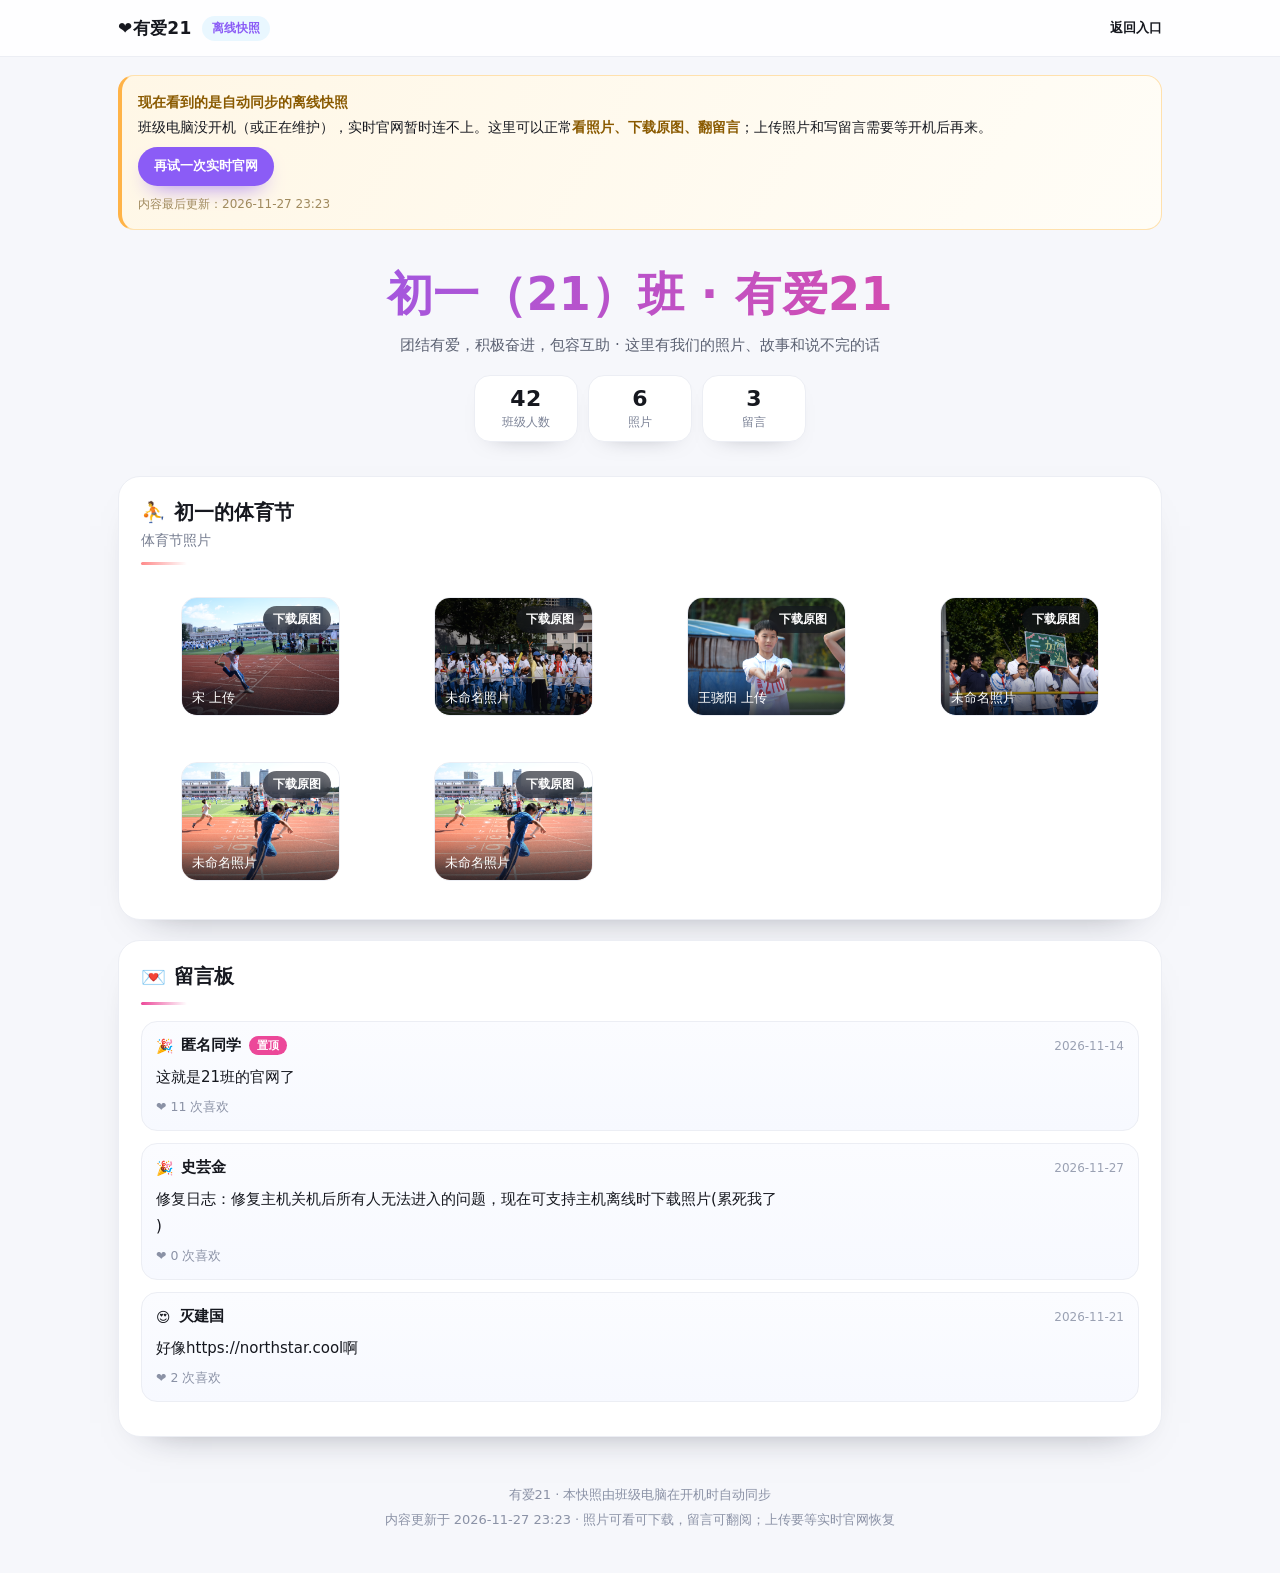
==== commit b6fa1618: "同步离线快照：8 个文件（新增/更新 1，上传 1）" ====
--- a/snapshot/index.html
+++ b/snapshot/index.html
@@ -6,17 +6,17 @@
 header.top{position:sticky;top:0;z-index:20;background:rgba(255,255,255,.86);backdrop-filter:blur(14px);border-bottom:1px solid #eceef4}
 header.top .wrap{display:flex;align-items:center;gap:10px;height:56px}
 .brand{font-weight:800;font-size:17px;letter-spacing:.02em}
-.chip{font-size:12px;font-weight:700;padding:4px 10px;border-radius:999px;background:#a78bfa1a;color:#0ea5e9}
+.chip{font-size:12px;font-weight:700;padding:4px 10px;border-radius:999px;background:#38bdf81a;color:#8b5cf6}
 .spacer{flex:1}
 .banner{margin:18px 0 0;background:linear-gradient(120deg,#fff7e6,#fffdf7);border:1px solid #ffe1ad;border-left:4px solid #ffb347;
   border-radius:16px;padding:14px 16px;font-size:14px;line-height:1.75}
 .banner b{color:#8a5a00}
 .banner a{display:inline-block;margin-top:8px;margin-right:10px;padding:8px 16px;border-radius:999px;font-size:13px;font-weight:700;
-  text-decoration:none;background:#0ea5e9;color:#fff;box-shadow:0 10px 22px -12px #0ea5e9}
+  text-decoration:none;background:#8b5cf6;color:#fff;box-shadow:0 10px 22px -12px #8b5cf6}
 .banner a.ghost{background:#fff;color:#16181f;border:1px solid #e6e8f0;box-shadow:none}
 .hero{padding:34px 4px 8px;text-align:center}
 .hero h1{margin:0;font-size:clamp(28px,6vw,46px);letter-spacing:.01em;
-  background:linear-gradient(120deg,#0ea5e9,#22d3ee);-webkit-background-clip:text;background-clip:text;color:transparent}
+  background:linear-gradient(120deg,#8b5cf6,#ec4899);-webkit-background-clip:text;background-clip:text;color:transparent}
 .hero p.s{margin:10px 0 0;color:#5b6172;font-size:15px}
 .stats{display:flex;flex-wrap:wrap;gap:10px;justify-content:center;margin:20px 0 6px}
 .stat{background:#fff;border:1px solid #eceef4;border-radius:16px;padding:10px 16px;min-width:104px;box-shadow:0 10px 24px -20px rgba(20,24,40,.5)}
@@ -34,7 +34,7 @@
   background:linear-gradient(180deg,transparent,rgba(10,12,20,.78));word-break:break-all}
 .dl{position:absolute;right:8px;top:8px;font-size:12px;font-weight:700;text-decoration:none;padding:5px 10px;border-radius:999px;
   background:rgba(16,18,28,.62);color:#fff;backdrop-filter:blur(6px)}
-.dl:hover{background:#0ea5e9}
+.dl:hover{background:#8b5cf6}
 .note{background:#f8f9fc;border:1px solid #eceef4;border-radius:14px;padding:12px 14px;margin:10px 0;font-size:14.5px;line-height:1.7}
 .note h4{margin:0 0 4px;font-size:15px}
 .empty{color:#9aa1b3;font-size:14px;padding:16px;text-align:center;border:1px dashed #e2e5ee;border-radius:14px}
@@ -46,7 +46,7 @@
 .gimgs{display:flex;flex-wrap:wrap;gap:8px;margin-top:10px}
 .gimgs img{width:96px;height:96px;object-fit:cover;border-radius:12px;cursor:zoom-in}
 .likes{margin-top:8px;font-size:12.5px;color:#8b92a6}
-.pin{font-size:11px;font-weight:700;color:#fff;background:#22d3ee;padding:2px 8px;border-radius:999px}
+.pin{font-size:11px;font-weight:700;color:#fff;background:#ec4899;padding:2px 8px;border-radius:999px}
 footer{padding:26px 0 40px;color:#8b92a6;font-size:13px;text-align:center;line-height:1.9}
 #lb{position:fixed;inset:0;background:rgba(8,10,16,.94);display:none;z-index:60}
 #lb.on{display:block}
@@ -54,6 +54,5 @@
 #lb .lbc{text-align:center;color:#dfe3ee;font-size:14px;padding:0 16px 10px}
 #lb .close{position:fixed;top:14px;right:18px;color:#fff;font-size:30px;line-height:1;cursor:pointer;opacity:.8}
 @media (max-width:560px){.grid{grid-template-columns:repeat(auto-fill,minmax(140px,1fr));gap:10px}section.blk{padding:16px;border-radius:18px}}
-</style></head><body><header class="top"><div class="wrap"><span class="brand">❤️有爱21</span><span class="chip">离线快照</span><span class="spacer"></span><a href="../" style="font-size:13px;font-weight:700;text-decoration:none">返回入口</a></div></header><div class="wrap"><div class="banner"><b>现在看到的是自动同步的离线快照</b><br>班级电脑没开机（或正在维护），实时官网暂时连不上。这里可以正常<b>看照片、下载原图、翻留言</b>；上传照片和写留言需要等开机后再来。<br><a href="../" rel="noopener">再试一次实时官网</a><div style="margin-top:8px;color:#a08a5e;font-size:12px">内容最后更新：2026-11-27 23:23</div></div><div class="hero"><h1>初一（21）班 · 有爱21</h1><p class="s">团结有爱，积极奋进，包容互助 · 这里有我们的照片、故事和说不完的话</p><div class="stats"><div class="stat"><b>42</b><span>班级人数</span></div><div class="stat"><b>6</b><span>照片</span></div><div class="stat"><b>3</b><span>留言</span></div></div></div><section class="blk"><h2><span>⛹️</span>初一的体育节</h2><p class="sub">体育节照片</p><div class="rule" style="--c:#ff8a8a"></div><div class="grid"><figure class="card" data-full="p/ph_mwft5iplcd6633dc.jpg" data-cap="宋 上传"><img loading="lazy" src="t/ph_mwft5iplcd6633dc.jpg" alt="宋 上传"><a class="dl" href="p/ph_mwft5iplcd6633dc.jpg" download="01-初一的体育节-ph_mwft5iplcd6633dc.jpg">下载原图</a><figcaption class="cap">宋 上传</figcaption></figure><figure class="card" data-full="p/ph_mwft35159926de94.jpg" data-cap="未命名照片"><img loading="lazy" src="t/ph_mwft35159926de94.jpg" alt="未命名照片"><a class="dl" href="p/ph_mwft35159926de94.jpg" download="02-初一的体育节-ph_mwft35159926de94.jpg">下载原图</a><figcaption class="cap">未命名照片</figcaption></figure><figure class="card" data-full="p/ph_mwft2dyk020245f9.jpg" data-cap="王骁阳 上传"><img loading="lazy" src="t/ph_mwft2dyk020245f9.jpg" alt="王骁阳 上传"><a class="dl" href="p/ph_mwft2dyk020245f9.jpg" download="03-初一的体育节-ph_mwft2dyk020245f9.jpg">下载原图</a><figcaption class="cap">王骁阳 上传</figcaption></figure><figure class="card" data-full="p/ph_mwft1o7z088a9936.jpg" data-cap="未命名照片"><img loading="lazy" src="t/ph_mwft1o7z088a9936.jpg" alt="未命名照片"><a class="dl" href="p/ph_mwft1o7z088a9936.jpg" download="04-初一的体育节-ph_mwft1o7z088a9936.jpg">下载原图</a><figcaption class="cap">未命名照片</figcaption></figure><figure class="card" data-full="p/ph_mwft19kh0ee5bfa7.jpg" data-cap="未命名照片"><img loading="lazy" src="t/ph_mwft19kh0ee5bfa7.jpg" alt="未命名照片"><a class="dl" href="p/ph_mwft19kh0ee5bfa7.jpg" download="05-初一的体育节-ph_mwft19kh0ee5bfa7.jpg">下载原图</a><figcaption class="cap">未命名照片</figcaption></figure><figure class="card" data-full="p/ph_mwft17otdc910d98.jpg" data-cap="未命名照片"><img loading="lazy" src="t/ph_mwft17otdc910d98.jpg" alt="未命名照片"><a class="dl" href="p/ph_mwft17otdc910d98.jpg" download="06-初一的体育节-ph_mwft17otdc910d98.jpg">下载原图</a><figcaption class="cap">未命名照片</figcaption></figure></div></section><section class="blk"><h2><span>💌</span>留言板</h2><div class="rule" style="--c:#22d3ee"></div><div class="gcard"><div class="gh"><span>🎉</span><b>匿名同学</b><span class="pin">置顶</span><time>2026-11-14</time></div><p class="gc">这就是21班的官网了</p><div class="likes">❤️ 11 次喜欢</div></div><div class="gcard"><div class="gh"><span>🎉</span><b>史芸金</b><time>2026-11-27</time></div><p class="gc">修复日志：修复主机关机后所有人无法进入的问题，现在可支持主机离线时下载照片(累死我了
-)</p><div class="likes">❤️ 0 次喜欢</div></div><div class="gcard"><div class="gh"><span>😍</span><b>灭建国</b><time>2026-11-21</time></div><p class="gc">好像https://northstar.cool啊</p><div class="likes">❤️ 2 次喜欢</div></div></section><footer>有爱21 · 本快照由班级电脑在开机时自动同步<br>内容更新于 2026-11-27 23:23 · 照片可看可下载，留言可翻阅；上传要等实时官网恢复</footer></div><div id="lb"><span class="close">×</span><img alt=""><div class="lbc"></div></div><script>(function(){var lb=document.getElementById('lb'),im=lb.querySelector('img'),cp=lb.querySelector('.lbc');document.addEventListener('click',function(e){var t=e.target;var c=t.closest?t.closest('[data-full]'):null;if(c){im.src=c.getAttribute('data-full');cp.textContent=c.getAttribute('data-cap')||'';lb.className='on';e.preventDefault();return;}if(t===lb||t.className==='close'){lb.className='';im.src='';}});document.addEventListener('keydown',function(e){if(e.key==='Escape'){lb.className='';}});})();</script><script src="../gx-skin.js"></script>
-</body></html>+</style></head><body><header class="top"><div class="wrap"><span class="brand">❤️有爱21</span><span class="chip">离线快照</span><span class="spacer"></span><a href="../" style="font-size:13px;font-weight:700;text-decoration:none">返回入口</a></div></header><div class="wrap"><div class="banner"><b>现在看到的是自动同步的离线快照</b><br>班级电脑没开机（或正在维护），实时官网暂时连不上。这里可以正常<b>看照片、下载原图、翻留言</b>；上传照片和写留言需要等开机后再来。<br><a href="../" rel="noopener">再试一次实时官网</a><div style="margin-top:8px;color:#a08a5e;font-size:12px">内容最后更新：2026-11-27 23:23</div></div><div class="hero"><h1>初一（21）班 · 有爱21</h1><p class="s">团结有爱，积极奋进，包容互助 · 这里有我们的照片、故事和说不完的话</p><div class="stats"><div class="stat"><b>42</b><span>班级人数</span></div><div class="stat"><b>6</b><span>照片</span></div><div class="stat"><b>3</b><span>留言</span></div></div></div><section class="blk"><h2><span>⛹️</span>初一的体育节</h2><p class="sub">体育节照片</p><div class="rule" style="--c:#ff8a8a"></div><div class="grid"><figure class="card" data-full="p/ph_mwft5iplcd6633dc.jpg" data-cap="宋 上传"><img loading="lazy" src="p/ph_mwft5iplcd6633dc.jpg" alt="宋 上传"><a class="dl" href="p/ph_mwft5iplcd6633dc.jpg" download="01-初一的体育节-ph_mwft5iplcd6633dc.jpg">下载原图</a><figcaption class="cap">宋 上传</figcaption></figure><figure class="card" data-full="p/ph_mwft35159926de94.jpg" data-cap="未命名照片"><img loading="lazy" src="p/ph_mwft35159926de94.jpg" alt="未命名照片"><a class="dl" href="p/ph_mwft35159926de94.jpg" download="02-初一的体育节-ph_mwft35159926de94.jpg">下载原图</a><figcaption class="cap">未命名照片</figcaption></figure><figure class="card" data-full="p/ph_mwft2dyk020245f9.jpg" data-cap="王骁阳 上传"><img loading="lazy" src="p/ph_mwft2dyk020245f9.jpg" alt="王骁阳 上传"><a class="dl" href="p/ph_mwft2dyk020245f9.jpg" download="03-初一的体育节-ph_mwft2dyk020245f9.jpg">下载原图</a><figcaption class="cap">王骁阳 上传</figcaption></figure><figure class="card" data-full="p/ph_mwft1o7z088a9936.jpg" data-cap="未命名照片"><img loading="lazy" src="p/ph_mwft1o7z088a9936.jpg" alt="未命名照片"><a class="dl" href="p/ph_mwft1o7z088a9936.jpg" download="04-初一的体育节-ph_mwft1o7z088a9936.jpg">下载原图</a><figcaption class="cap">未命名照片</figcaption></figure><figure class="card" data-full="p/ph_mwft19kh0ee5bfa7.jpg" data-cap="未命名照片"><img loading="lazy" src="p/ph_mwft19kh0ee5bfa7.jpg" alt="未命名照片"><a class="dl" href="p/ph_mwft19kh0ee5bfa7.jpg" download="05-初一的体育节-ph_mwft19kh0ee5bfa7.jpg">下载原图</a><figcaption class="cap">未命名照片</figcaption></figure><figure class="card" data-full="p/ph_mwft17otdc910d98.jpg" data-cap="未命名照片"><img loading="lazy" src="p/ph_mwft17otdc910d98.jpg" alt="未命名照片"><a class="dl" href="p/ph_mwft17otdc910d98.jpg" download="06-初一的体育节-ph_mwft17otdc910d98.jpg">下载原图</a><figcaption class="cap">未命名照片</figcaption></figure></div></section><section class="blk"><h2><span>💌</span>留言板</h2><div class="rule" style="--c:#ec4899"></div><div class="gcard"><div class="gh"><span>🎉</span><b>匿名同学</b><span class="pin">置顶</span><time>2026-11-14</time></div><p class="gc">这就是21班的官网了</p><div class="likes">❤️ 11 次喜欢</div></div><div class="gcard"><div class="gh"><span>🎉</span><b>史芸金</b><time>2026-11-27</time></div><p class="gc">修复日志：修复主机关机后所有人无法进入的问题，现在可支持主机离线时下载照片(累死我了
+)</p><div class="likes">❤️ 0 次喜欢</div></div><div class="gcard"><div class="gh"><span>😍</span><b>灭建国</b><time>2026-11-21</time></div><p class="gc">好像https://northstar.cool啊</p><div class="likes">❤️ 2 次喜欢</div></div></section><footer>有爱21 · 本快照由班级电脑在开机时自动同步<br>内容更新于 2026-11-27 23:23 · 照片可看可下载，留言可翻阅；上传要等实时官网恢复</footer></div><div id="lb"><span class="close">×</span><img alt=""><div class="lbc"></div></div><script>(function(){var lb=document.getElementById('lb'),im=lb.querySelector('img'),cp=lb.querySelector('.lbc');document.addEventListener('click',function(e){var t=e.target;var c=t.closest?t.closest('[data-full]'):null;if(c){im.src=c.getAttribute('data-full');cp.textContent=c.getAttribute('data-cap')||'';lb.className='on';e.preventDefault();return;}if(t===lb||t.className==='close'){lb.className='';im.src='';}});document.addEventListener('keydown',function(e){if(e.key==='Escape'){lb.className='';}});})();</script></body></html>
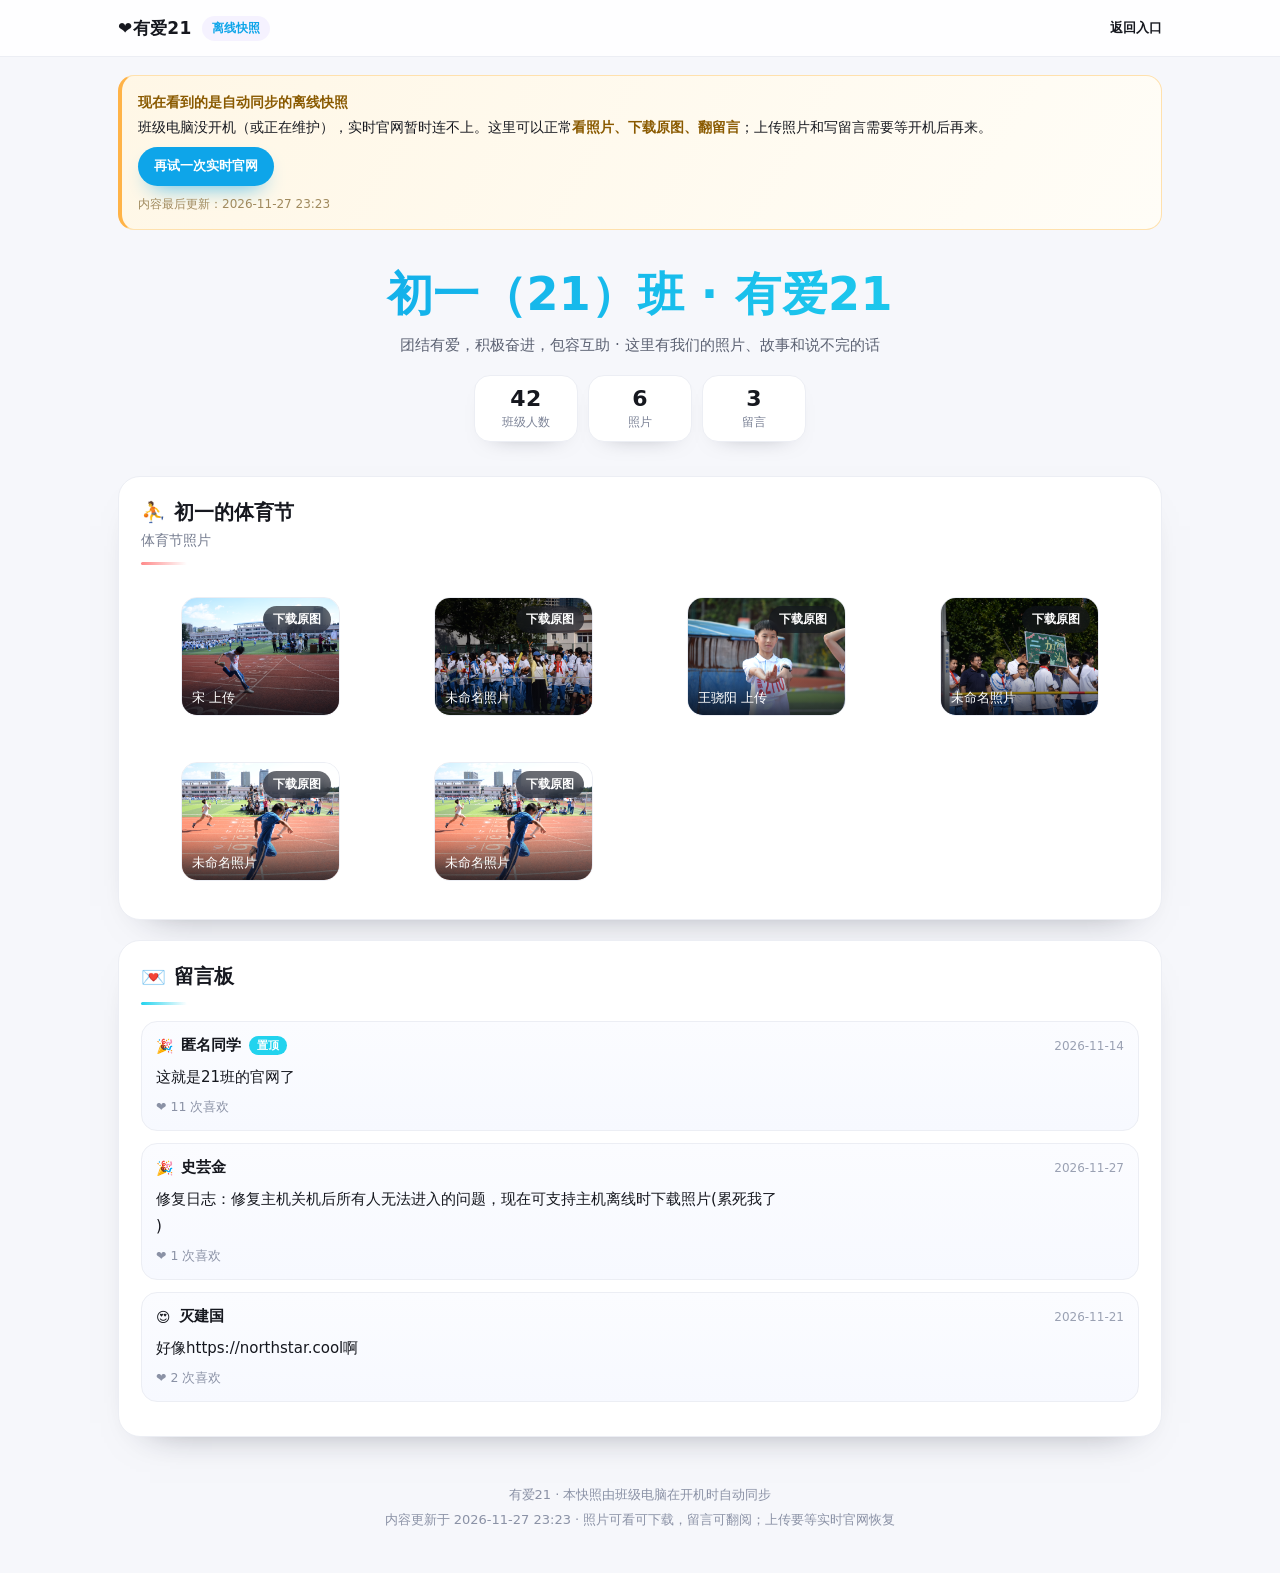
==== commit b3b41ea4: "同步离线快照：8 个文件（新增/更新 1，上传 1）" ====
--- a/snapshot/index.html
+++ b/snapshot/index.html
@@ -6,17 +6,17 @@
 header.top{position:sticky;top:0;z-index:20;background:rgba(255,255,255,.86);backdrop-filter:blur(14px);border-bottom:1px solid #eceef4}
 header.top .wrap{display:flex;align-items:center;gap:10px;height:56px}
 .brand{font-weight:800;font-size:17px;letter-spacing:.02em}
-.chip{font-size:12px;font-weight:700;padding:4px 10px;border-radius:999px;background:#38bdf81a;color:#8b5cf6}
+.chip{font-size:12px;font-weight:700;padding:4px 10px;border-radius:999px;background:#a78bfa1a;color:#0ea5e9}
 .spacer{flex:1}
 .banner{margin:18px 0 0;background:linear-gradient(120deg,#fff7e6,#fffdf7);border:1px solid #ffe1ad;border-left:4px solid #ffb347;
   border-radius:16px;padding:14px 16px;font-size:14px;line-height:1.75}
 .banner b{color:#8a5a00}
 .banner a{display:inline-block;margin-top:8px;margin-right:10px;padding:8px 16px;border-radius:999px;font-size:13px;font-weight:700;
-  text-decoration:none;background:#8b5cf6;color:#fff;box-shadow:0 10px 22px -12px #8b5cf6}
+  text-decoration:none;background:#0ea5e9;color:#fff;box-shadow:0 10px 22px -12px #0ea5e9}
 .banner a.ghost{background:#fff;color:#16181f;border:1px solid #e6e8f0;box-shadow:none}
 .hero{padding:34px 4px 8px;text-align:center}
 .hero h1{margin:0;font-size:clamp(28px,6vw,46px);letter-spacing:.01em;
-  background:linear-gradient(120deg,#8b5cf6,#ec4899);-webkit-background-clip:text;background-clip:text;color:transparent}
+  background:linear-gradient(120deg,#0ea5e9,#22d3ee);-webkit-background-clip:text;background-clip:text;color:transparent}
 .hero p.s{margin:10px 0 0;color:#5b6172;font-size:15px}
 .stats{display:flex;flex-wrap:wrap;gap:10px;justify-content:center;margin:20px 0 6px}
 .stat{background:#fff;border:1px solid #eceef4;border-radius:16px;padding:10px 16px;min-width:104px;box-shadow:0 10px 24px -20px rgba(20,24,40,.5)}
@@ -34,7 +34,7 @@
   background:linear-gradient(180deg,transparent,rgba(10,12,20,.78));word-break:break-all}
 .dl{position:absolute;right:8px;top:8px;font-size:12px;font-weight:700;text-decoration:none;padding:5px 10px;border-radius:999px;
   background:rgba(16,18,28,.62);color:#fff;backdrop-filter:blur(6px)}
-.dl:hover{background:#8b5cf6}
+.dl:hover{background:#0ea5e9}
 .note{background:#f8f9fc;border:1px solid #eceef4;border-radius:14px;padding:12px 14px;margin:10px 0;font-size:14.5px;line-height:1.7}
 .note h4{margin:0 0 4px;font-size:15px}
 .empty{color:#9aa1b3;font-size:14px;padding:16px;text-align:center;border:1px dashed #e2e5ee;border-radius:14px}
@@ -46,7 +46,7 @@
 .gimgs{display:flex;flex-wrap:wrap;gap:8px;margin-top:10px}
 .gimgs img{width:96px;height:96px;object-fit:cover;border-radius:12px;cursor:zoom-in}
 .likes{margin-top:8px;font-size:12.5px;color:#8b92a6}
-.pin{font-size:11px;font-weight:700;color:#fff;background:#ec4899;padding:2px 8px;border-radius:999px}
+.pin{font-size:11px;font-weight:700;color:#fff;background:#22d3ee;padding:2px 8px;border-radius:999px}
 footer{padding:26px 0 40px;color:#8b92a6;font-size:13px;text-align:center;line-height:1.9}
 #lb{position:fixed;inset:0;background:rgba(8,10,16,.94);display:none;z-index:60}
 #lb.on{display:block}
@@ -54,5 +54,5 @@
 #lb .lbc{text-align:center;color:#dfe3ee;font-size:14px;padding:0 16px 10px}
 #lb .close{position:fixed;top:14px;right:18px;color:#fff;font-size:30px;line-height:1;cursor:pointer;opacity:.8}
 @media (max-width:560px){.grid{grid-template-columns:repeat(auto-fill,minmax(140px,1fr));gap:10px}section.blk{padding:16px;border-radius:18px}}
-</style></head><body><header class="top"><div class="wrap"><span class="brand">❤️有爱21</span><span class="chip">离线快照</span><span class="spacer"></span><a href="../" style="font-size:13px;font-weight:700;text-decoration:none">返回入口</a></div></header><div class="wrap"><div class="banner"><b>现在看到的是自动同步的离线快照</b><br>班级电脑没开机（或正在维护），实时官网暂时连不上。这里可以正常<b>看照片、下载原图、翻留言</b>；上传照片和写留言需要等开机后再来。<br><a href="../" rel="noopener">再试一次实时官网</a><div style="margin-top:8px;color:#a08a5e;font-size:12px">内容最后更新：2026-11-27 23:23</div></div><div class="hero"><h1>初一（21）班 · 有爱21</h1><p class="s">团结有爱，积极奋进，包容互助 · 这里有我们的照片、故事和说不完的话</p><div class="stats"><div class="stat"><b>42</b><span>班级人数</span></div><div class="stat"><b>6</b><span>照片</span></div><div class="stat"><b>3</b><span>留言</span></div></div></div><section class="blk"><h2><span>⛹️</span>初一的体育节</h2><p class="sub">体育节照片</p><div class="rule" style="--c:#ff8a8a"></div><div class="grid"><figure class="card" data-full="p/ph_mwft5iplcd6633dc.jpg" data-cap="宋 上传"><img loading="lazy" src="p/ph_mwft5iplcd6633dc.jpg" alt="宋 上传"><a class="dl" href="p/ph_mwft5iplcd6633dc.jpg" download="01-初一的体育节-ph_mwft5iplcd6633dc.jpg">下载原图</a><figcaption class="cap">宋 上传</figcaption></figure><figure class="card" data-full="p/ph_mwft35159926de94.jpg" data-cap="未命名照片"><img loading="lazy" src="p/ph_mwft35159926de94.jpg" alt="未命名照片"><a class="dl" href="p/ph_mwft35159926de94.jpg" download="02-初一的体育节-ph_mwft35159926de94.jpg">下载原图</a><figcaption class="cap">未命名照片</figcaption></figure><figure class="card" data-full="p/ph_mwft2dyk020245f9.jpg" data-cap="王骁阳 上传"><img loading="lazy" src="p/ph_mwft2dyk020245f9.jpg" alt="王骁阳 上传"><a class="dl" href="p/ph_mwft2dyk020245f9.jpg" download="03-初一的体育节-ph_mwft2dyk020245f9.jpg">下载原图</a><figcaption class="cap">王骁阳 上传</figcaption></figure><figure class="card" data-full="p/ph_mwft1o7z088a9936.jpg" data-cap="未命名照片"><img loading="lazy" src="p/ph_mwft1o7z088a9936.jpg" alt="未命名照片"><a class="dl" href="p/ph_mwft1o7z088a9936.jpg" download="04-初一的体育节-ph_mwft1o7z088a9936.jpg">下载原图</a><figcaption class="cap">未命名照片</figcaption></figure><figure class="card" data-full="p/ph_mwft19kh0ee5bfa7.jpg" data-cap="未命名照片"><img loading="lazy" src="p/ph_mwft19kh0ee5bfa7.jpg" alt="未命名照片"><a class="dl" href="p/ph_mwft19kh0ee5bfa7.jpg" download="05-初一的体育节-ph_mwft19kh0ee5bfa7.jpg">下载原图</a><figcaption class="cap">未命名照片</figcaption></figure><figure class="card" data-full="p/ph_mwft17otdc910d98.jpg" data-cap="未命名照片"><img loading="lazy" src="p/ph_mwft17otdc910d98.jpg" alt="未命名照片"><a class="dl" href="p/ph_mwft17otdc910d98.jpg" download="06-初一的体育节-ph_mwft17otdc910d98.jpg">下载原图</a><figcaption class="cap">未命名照片</figcaption></figure></div></section><section class="blk"><h2><span>💌</span>留言板</h2><div class="rule" style="--c:#ec4899"></div><div class="gcard"><div class="gh"><span>🎉</span><b>匿名同学</b><span class="pin">置顶</span><time>2026-11-14</time></div><p class="gc">这就是21班的官网了</p><div class="likes">❤️ 11 次喜欢</div></div><div class="gcard"><div class="gh"><span>🎉</span><b>史芸金</b><time>2026-11-27</time></div><p class="gc">修复日志：修复主机关机后所有人无法进入的问题，现在可支持主机离线时下载照片(累死我了
-)</p><div class="likes">❤️ 0 次喜欢</div></div><div class="gcard"><div class="gh"><span>😍</span><b>灭建国</b><time>2026-11-21</time></div><p class="gc">好像https://northstar.cool啊</p><div class="likes">❤️ 2 次喜欢</div></div></section><footer>有爱21 · 本快照由班级电脑在开机时自动同步<br>内容更新于 2026-11-27 23:23 · 照片可看可下载，留言可翻阅；上传要等实时官网恢复</footer></div><div id="lb"><span class="close">×</span><img alt=""><div class="lbc"></div></div><script>(function(){var lb=document.getElementById('lb'),im=lb.querySelector('img'),cp=lb.querySelector('.lbc');document.addEventListener('click',function(e){var t=e.target;var c=t.closest?t.closest('[data-full]'):null;if(c){im.src=c.getAttribute('data-full');cp.textContent=c.getAttribute('data-cap')||'';lb.className='on';e.preventDefault();return;}if(t===lb||t.className==='close'){lb.className='';im.src='';}});document.addEventListener('keydown',function(e){if(e.key==='Escape'){lb.className='';}});})();</script></body></html>+</style></head><body><header class="top"><div class="wrap"><span class="brand">❤️有爱21</span><span class="chip">离线快照</span><span class="spacer"></span><a href="../" style="font-size:13px;font-weight:700;text-decoration:none">返回入口</a></div></header><div class="wrap"><div class="banner"><b>现在看到的是自动同步的离线快照</b><br>班级电脑没开机（或正在维护），实时官网暂时连不上。这里可以正常<b>看照片、下载原图、翻留言</b>；上传照片和写留言需要等开机后再来。<br><a href="../" rel="noopener">再试一次实时官网</a><div style="margin-top:8px;color:#a08a5e;font-size:12px">内容最后更新：2026-11-27 23:23</div></div><div class="hero"><h1>初一（21）班 · 有爱21</h1><p class="s">团结有爱，积极奋进，包容互助 · 这里有我们的照片、故事和说不完的话</p><div class="stats"><div class="stat"><b>42</b><span>班级人数</span></div><div class="stat"><b>6</b><span>照片</span></div><div class="stat"><b>3</b><span>留言</span></div></div></div><section class="blk"><h2><span>⛹️</span>初一的体育节</h2><p class="sub">体育节照片</p><div class="rule" style="--c:#ff8a8a"></div><div class="grid"><figure class="card" data-full="p/ph_mwft5iplcd6633dc.jpg" data-cap="宋 上传"><img loading="lazy" src="p/ph_mwft5iplcd6633dc.jpg" alt="宋 上传"><a class="dl" href="p/ph_mwft5iplcd6633dc.jpg" download="01-初一的体育节-ph_mwft5iplcd6633dc.jpg">下载原图</a><figcaption class="cap">宋 上传</figcaption></figure><figure class="card" data-full="p/ph_mwft35159926de94.jpg" data-cap="未命名照片"><img loading="lazy" src="p/ph_mwft35159926de94.jpg" alt="未命名照片"><a class="dl" href="p/ph_mwft35159926de94.jpg" download="02-初一的体育节-ph_mwft35159926de94.jpg">下载原图</a><figcaption class="cap">未命名照片</figcaption></figure><figure class="card" data-full="p/ph_mwft2dyk020245f9.jpg" data-cap="王骁阳 上传"><img loading="lazy" src="p/ph_mwft2dyk020245f9.jpg" alt="王骁阳 上传"><a class="dl" href="p/ph_mwft2dyk020245f9.jpg" download="03-初一的体育节-ph_mwft2dyk020245f9.jpg">下载原图</a><figcaption class="cap">王骁阳 上传</figcaption></figure><figure class="card" data-full="p/ph_mwft1o7z088a9936.jpg" data-cap="未命名照片"><img loading="lazy" src="p/ph_mwft1o7z088a9936.jpg" alt="未命名照片"><a class="dl" href="p/ph_mwft1o7z088a9936.jpg" download="04-初一的体育节-ph_mwft1o7z088a9936.jpg">下载原图</a><figcaption class="cap">未命名照片</figcaption></figure><figure class="card" data-full="p/ph_mwft19kh0ee5bfa7.jpg" data-cap="未命名照片"><img loading="lazy" src="p/ph_mwft19kh0ee5bfa7.jpg" alt="未命名照片"><a class="dl" href="p/ph_mwft19kh0ee5bfa7.jpg" download="05-初一的体育节-ph_mwft19kh0ee5bfa7.jpg">下载原图</a><figcaption class="cap">未命名照片</figcaption></figure><figure class="card" data-full="p/ph_mwft17otdc910d98.jpg" data-cap="未命名照片"><img loading="lazy" src="p/ph_mwft17otdc910d98.jpg" alt="未命名照片"><a class="dl" href="p/ph_mwft17otdc910d98.jpg" download="06-初一的体育节-ph_mwft17otdc910d98.jpg">下载原图</a><figcaption class="cap">未命名照片</figcaption></figure></div></section><section class="blk"><h2><span>💌</span>留言板</h2><div class="rule" style="--c:#22d3ee"></div><div class="gcard"><div class="gh"><span>🎉</span><b>匿名同学</b><span class="pin">置顶</span><time>2026-11-14</time></div><p class="gc">这就是21班的官网了</p><div class="likes">❤️ 11 次喜欢</div></div><div class="gcard"><div class="gh"><span>🎉</span><b>史芸金</b><time>2026-11-27</time></div><p class="gc">修复日志：修复主机关机后所有人无法进入的问题，现在可支持主机离线时下载照片(累死我了
+)</p><div class="likes">❤️ 1 次喜欢</div></div><div class="gcard"><div class="gh"><span>😍</span><b>灭建国</b><time>2026-11-21</time></div><p class="gc">好像https://northstar.cool啊</p><div class="likes">❤️ 2 次喜欢</div></div></section><footer>有爱21 · 本快照由班级电脑在开机时自动同步<br>内容更新于 2026-11-27 23:23 · 照片可看可下载，留言可翻阅；上传要等实时官网恢复</footer></div><div id="lb"><span class="close">×</span><img alt=""><div class="lbc"></div></div><script>(function(){var lb=document.getElementById('lb'),im=lb.querySelector('img'),cp=lb.querySelector('.lbc');document.addEventListener('click',function(e){var t=e.target;var c=t.closest?t.closest('[data-full]'):null;if(c){im.src=c.getAttribute('data-full');cp.textContent=c.getAttribute('data-cap')||'';lb.className='on';e.preventDefault();return;}if(t===lb||t.className==='close'){lb.className='';im.src='';}});document.addEventListener('keydown',function(e){if(e.key==='Escape'){lb.className='';}});})();</script></body></html>
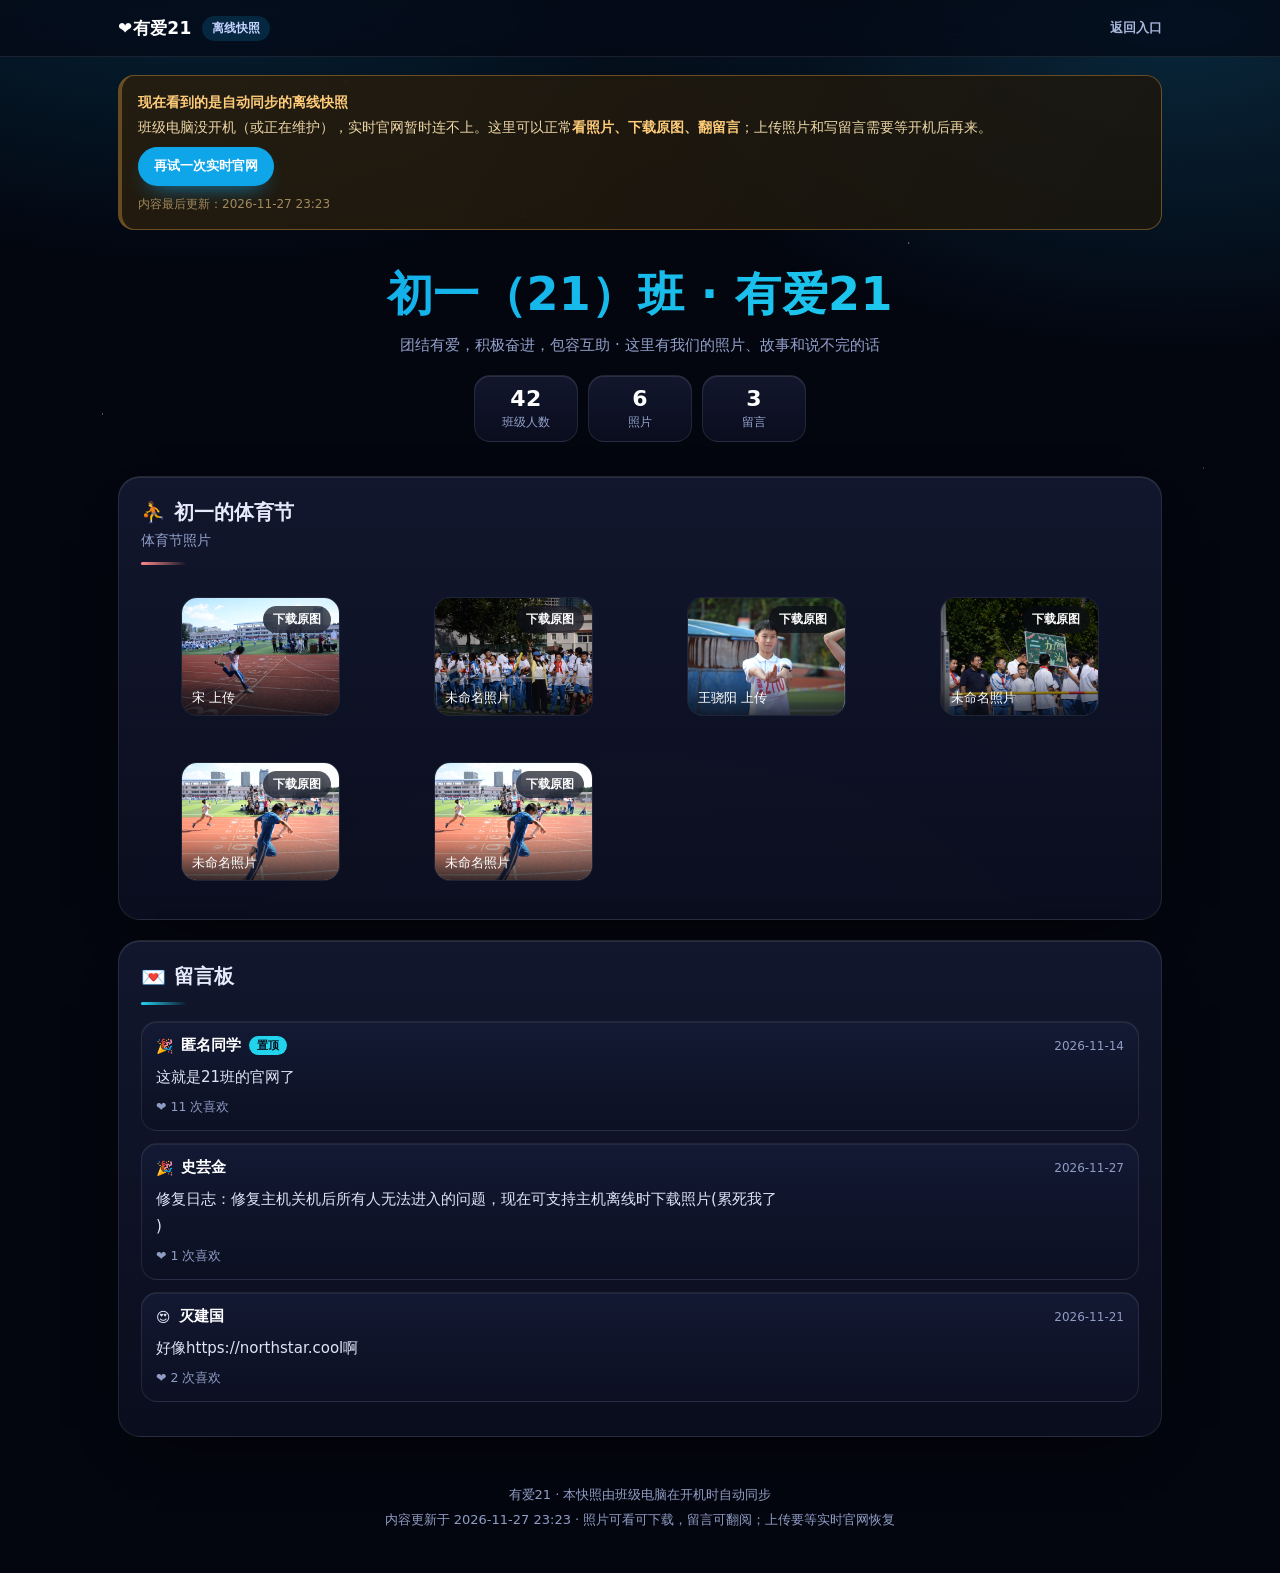
==== commit d5c885c3: "同步离线快照：8 个文件（新增/更新 1，上传 1）" ====
--- a/snapshot/index.html
+++ b/snapshot/index.html
@@ -54,5 +54,51 @@
 #lb .lbc{text-align:center;color:#dfe3ee;font-size:14px;padding:0 16px 10px}
 #lb .close{position:fixed;top:14px;right:18px;color:#fff;font-size:30px;line-height:1;cursor:pointer;opacity:.8}
 @media (max-width:560px){.grid{grid-template-columns:repeat(auto-fill,minmax(140px,1fr));gap:10px}section.blk{padding:16px;border-radius:18px}}
-</style></head><body><header class="top"><div class="wrap"><span class="brand">❤️有爱21</span><span class="chip">离线快照</span><span class="spacer"></span><a href="../" style="font-size:13px;font-weight:700;text-decoration:none">返回入口</a></div></header><div class="wrap"><div class="banner"><b>现在看到的是自动同步的离线快照</b><br>班级电脑没开机（或正在维护），实时官网暂时连不上。这里可以正常<b>看照片、下载原图、翻留言</b>；上传照片和写留言需要等开机后再来。<br><a href="../" rel="noopener">再试一次实时官网</a><div style="margin-top:8px;color:#a08a5e;font-size:12px">内容最后更新：2026-11-27 23:23</div></div><div class="hero"><h1>初一（21）班 · 有爱21</h1><p class="s">团结有爱，积极奋进，包容互助 · 这里有我们的照片、故事和说不完的话</p><div class="stats"><div class="stat"><b>42</b><span>班级人数</span></div><div class="stat"><b>6</b><span>照片</span></div><div class="stat"><b>3</b><span>留言</span></div></div></div><section class="blk"><h2><span>⛹️</span>初一的体育节</h2><p class="sub">体育节照片</p><div class="rule" style="--c:#ff8a8a"></div><div class="grid"><figure class="card" data-full="p/ph_mwft5iplcd6633dc.jpg" data-cap="宋 上传"><img loading="lazy" src="p/ph_mwft5iplcd6633dc.jpg" alt="宋 上传"><a class="dl" href="p/ph_mwft5iplcd6633dc.jpg" download="01-初一的体育节-ph_mwft5iplcd6633dc.jpg">下载原图</a><figcaption class="cap">宋 上传</figcaption></figure><figure class="card" data-full="p/ph_mwft35159926de94.jpg" data-cap="未命名照片"><img loading="lazy" src="p/ph_mwft35159926de94.jpg" alt="未命名照片"><a class="dl" href="p/ph_mwft35159926de94.jpg" download="02-初一的体育节-ph_mwft35159926de94.jpg">下载原图</a><figcaption class="cap">未命名照片</figcaption></figure><figure class="card" data-full="p/ph_mwft2dyk020245f9.jpg" data-cap="王骁阳 上传"><img loading="lazy" src="p/ph_mwft2dyk020245f9.jpg" alt="王骁阳 上传"><a class="dl" href="p/ph_mwft2dyk020245f9.jpg" download="03-初一的体育节-ph_mwft2dyk020245f9.jpg">下载原图</a><figcaption class="cap">王骁阳 上传</figcaption></figure><figure class="card" data-full="p/ph_mwft1o7z088a9936.jpg" data-cap="未命名照片"><img loading="lazy" src="p/ph_mwft1o7z088a9936.jpg" alt="未命名照片"><a class="dl" href="p/ph_mwft1o7z088a9936.jpg" download="04-初一的体育节-ph_mwft1o7z088a9936.jpg">下载原图</a><figcaption class="cap">未命名照片</figcaption></figure><figure class="card" data-full="p/ph_mwft19kh0ee5bfa7.jpg" data-cap="未命名照片"><img loading="lazy" src="p/ph_mwft19kh0ee5bfa7.jpg" alt="未命名照片"><a class="dl" href="p/ph_mwft19kh0ee5bfa7.jpg" download="05-初一的体育节-ph_mwft19kh0ee5bfa7.jpg">下载原图</a><figcaption class="cap">未命名照片</figcaption></figure><figure class="card" data-full="p/ph_mwft17otdc910d98.jpg" data-cap="未命名照片"><img loading="lazy" src="p/ph_mwft17otdc910d98.jpg" alt="未命名照片"><a class="dl" href="p/ph_mwft17otdc910d98.jpg" download="06-初一的体育节-ph_mwft17otdc910d98.jpg">下载原图</a><figcaption class="cap">未命名照片</figcaption></figure></div></section><section class="blk"><h2><span>💌</span>留言板</h2><div class="rule" style="--c:#22d3ee"></div><div class="gcard"><div class="gh"><span>🎉</span><b>匿名同学</b><span class="pin">置顶</span><time>2026-11-14</time></div><p class="gc">这就是21班的官网了</p><div class="likes">❤️ 11 次喜欢</div></div><div class="gcard"><div class="gh"><span>🎉</span><b>史芸金</b><time>2026-11-27</time></div><p class="gc">修复日志：修复主机关机后所有人无法进入的问题，现在可支持主机离线时下载照片(累死我了
+
+body.skin-galaxy{background:#04060f;color:#e6ebfb}
+body.skin-galaxy::before{content:"";position:fixed;inset:0;z-index:-1;pointer-events:none;
+  background:
+   radial-gradient(1100px 620px at 16% -12%,#0ea5e938,transparent 62%),
+   radial-gradient(900px 540px at 92% 2%,#1fb6ff30,transparent 64%),
+   radial-gradient(860px 560px at 50% 114%,#22d3ee30,transparent 66%),
+   radial-gradient(1.6px 1.6px at 12% 18%,rgba(255,255,255,.95),transparent 55%),
+   radial-gradient(1.4px 1.4px at 27% 9%,rgba(255,255,255,.8),transparent 55%),
+   radial-gradient(1.8px 1.8px at 41% 24%,rgba(214,229,255,.9),transparent 55%),
+   radial-gradient(1.3px 1.3px at 58% 12%,rgba(255,255,255,.75),transparent 55%),
+   radial-gradient(1.7px 1.7px at 71% 27%,rgba(255,255,255,.9),transparent 55%),
+   radial-gradient(1.2px 1.2px at 84% 15%,rgba(214,229,255,.7),transparent 55%),
+   radial-gradient(1.6px 1.6px at 8% 46%,rgba(255,255,255,.7),transparent 55%),
+   radial-gradient(1.4px 1.4px at 94% 52%,rgba(255,255,255,.85),transparent 55%),
+   radial-gradient(1.5px 1.5px at 19% 72%,rgba(214,229,255,.7),transparent 55%),
+   radial-gradient(1.3px 1.3px at 63% 82%,rgba(255,255,255,.7),transparent 55%),
+   radial-gradient(1.7px 1.7px at 88% 88%,rgba(255,255,255,.8),transparent 55%)}
+body.skin-galaxy::after{content:"";position:fixed;top:-10%;left:18%;width:1.5px;height:190px;z-index:-1;pointer-events:none;
+  background:linear-gradient(180deg,transparent,rgba(255,255,255,.85),transparent);transform:rotate(19deg);opacity:0;
+  animation:gxShoot 16s linear infinite}
+@keyframes gxShoot{0%{opacity:0;transform:translate3d(0,0,0) rotate(19deg)}4%{opacity:.9}16%{opacity:0;transform:translate3d(220px,860px,0) rotate(19deg)}100%{opacity:0}}
+@media (prefers-reduced-motion:reduce){body.skin-galaxy::after{animation:none;display:none}}
+body.skin-galaxy header.top{background:rgba(6,9,20,.74);border-bottom-color:rgba(255,255,255,.09);backdrop-filter:blur(16px) saturate(150%)}
+body.skin-galaxy .brand{color:#fff}
+body.skin-galaxy .chip{background:#0ea5e92b;color:#c4d2ff}
+body.skin-galaxy header.top .spacer+a,body.skin-galaxy .banner a.ghost{color:#a9b6da}
+body.skin-galaxy .hero p.s,body.skin-galaxy .stat span,body.skin-galaxy section.blk p.sub{color:#93a1cc}
+body.skin-galaxy .stat,body.skin-galaxy section.blk{background:linear-gradient(180deg,rgba(19,24,48,.94),rgba(11,14,31,.94));
+  border-color:rgba(255,255,255,.09);box-shadow:0 26px 62px -36px rgba(0,0,0,.95),inset 0 1px 0 rgba(255,255,255,.10)}
+body.skin-galaxy .stat b{color:#fff}
+body.skin-galaxy .card{background:#0c1226;border-color:rgba(255,255,255,.08)}
+body.skin-galaxy .note{background:rgba(15,20,40,.92);border-color:rgba(255,255,255,.08);color:#dbe2f7}
+body.skin-galaxy .empty{color:#8f9cc4;background:rgba(255,255,255,.03);border-color:rgba(255,255,255,.14)}
+body.skin-galaxy .gcard{background:linear-gradient(180deg,rgba(20,26,52,.95),rgba(12,16,34,.95));
+  border-color:rgba(255,255,255,.09);box-shadow:inset 0 1px 0 rgba(255,255,255,.07)}
+body.skin-galaxy .gcard .gh b{color:#fff}
+body.skin-galaxy .gcard .gc{color:#dde4f8}
+body.skin-galaxy .gcard .gh time,body.skin-galaxy .likes,body.skin-galaxy footer{color:#8f9cc4}
+body.skin-galaxy .pin{color:#0a0d1a}
+body.skin-galaxy .dl{background:rgba(6,9,20,.66);backdrop-filter:blur(8px)}
+body.skin-galaxy .banner{background:linear-gradient(120deg,rgba(41,30,14,.86),rgba(26,22,13,.86));
+  border-color:rgba(255,179,71,.34);color:#f0d9a8}
+body.skin-galaxy .banner b{color:#ffcd7a}
+body.skin-galaxy .banner a.ghost{background:rgba(255,255,255,.07);color:#e6ebfb;border-color:rgba(255,255,255,.14)}
+body.skin-galaxy ::selection{background:rgba(143,176,255,.32);color:#fff}
+</style></head><body class="skin-galaxy"><header class="top"><div class="wrap"><span class="brand">❤️有爱21</span><span class="chip">离线快照</span><span class="spacer"></span><a href="../" style="font-size:13px;font-weight:700;text-decoration:none">返回入口</a></div></header><div class="wrap"><div class="banner"><b>现在看到的是自动同步的离线快照</b><br>班级电脑没开机（或正在维护），实时官网暂时连不上。这里可以正常<b>看照片、下载原图、翻留言</b>；上传照片和写留言需要等开机后再来。<br><a href="../" rel="noopener">再试一次实时官网</a><div style="margin-top:8px;color:#a08a5e;font-size:12px">内容最后更新：2026-11-27 23:23</div></div><div class="hero"><h1>初一（21）班 · 有爱21</h1><p class="s">团结有爱，积极奋进，包容互助 · 这里有我们的照片、故事和说不完的话</p><div class="stats"><div class="stat"><b>42</b><span>班级人数</span></div><div class="stat"><b>6</b><span>照片</span></div><div class="stat"><b>3</b><span>留言</span></div></div></div><section class="blk"><h2><span>⛹️</span>初一的体育节</h2><p class="sub">体育节照片</p><div class="rule" style="--c:#ff8a8a"></div><div class="grid"><figure class="card" data-full="p/ph_mwft5iplcd6633dc.jpg" data-cap="宋 上传"><img loading="lazy" src="p/ph_mwft5iplcd6633dc.jpg" alt="宋 上传"><a class="dl" href="p/ph_mwft5iplcd6633dc.jpg" download="01-初一的体育节-ph_mwft5iplcd6633dc.jpg">下载原图</a><figcaption class="cap">宋 上传</figcaption></figure><figure class="card" data-full="p/ph_mwft35159926de94.jpg" data-cap="未命名照片"><img loading="lazy" src="p/ph_mwft35159926de94.jpg" alt="未命名照片"><a class="dl" href="p/ph_mwft35159926de94.jpg" download="02-初一的体育节-ph_mwft35159926de94.jpg">下载原图</a><figcaption class="cap">未命名照片</figcaption></figure><figure class="card" data-full="p/ph_mwft2dyk020245f9.jpg" data-cap="王骁阳 上传"><img loading="lazy" src="p/ph_mwft2dyk020245f9.jpg" alt="王骁阳 上传"><a class="dl" href="p/ph_mwft2dyk020245f9.jpg" download="03-初一的体育节-ph_mwft2dyk020245f9.jpg">下载原图</a><figcaption class="cap">王骁阳 上传</figcaption></figure><figure class="card" data-full="p/ph_mwft1o7z088a9936.jpg" data-cap="未命名照片"><img loading="lazy" src="p/ph_mwft1o7z088a9936.jpg" alt="未命名照片"><a class="dl" href="p/ph_mwft1o7z088a9936.jpg" download="04-初一的体育节-ph_mwft1o7z088a9936.jpg">下载原图</a><figcaption class="cap">未命名照片</figcaption></figure><figure class="card" data-full="p/ph_mwft19kh0ee5bfa7.jpg" data-cap="未命名照片"><img loading="lazy" src="p/ph_mwft19kh0ee5bfa7.jpg" alt="未命名照片"><a class="dl" href="p/ph_mwft19kh0ee5bfa7.jpg" download="05-初一的体育节-ph_mwft19kh0ee5bfa7.jpg">下载原图</a><figcaption class="cap">未命名照片</figcaption></figure><figure class="card" data-full="p/ph_mwft17otdc910d98.jpg" data-cap="未命名照片"><img loading="lazy" src="p/ph_mwft17otdc910d98.jpg" alt="未命名照片"><a class="dl" href="p/ph_mwft17otdc910d98.jpg" download="06-初一的体育节-ph_mwft17otdc910d98.jpg">下载原图</a><figcaption class="cap">未命名照片</figcaption></figure></div></section><section class="blk"><h2><span>💌</span>留言板</h2><div class="rule" style="--c:#22d3ee"></div><div class="gcard"><div class="gh"><span>🎉</span><b>匿名同学</b><span class="pin">置顶</span><time>2026-11-14</time></div><p class="gc">这就是21班的官网了</p><div class="likes">❤️ 11 次喜欢</div></div><div class="gcard"><div class="gh"><span>🎉</span><b>史芸金</b><time>2026-11-27</time></div><p class="gc">修复日志：修复主机关机后所有人无法进入的问题，现在可支持主机离线时下载照片(累死我了
 )</p><div class="likes">❤️ 1 次喜欢</div></div><div class="gcard"><div class="gh"><span>😍</span><b>灭建国</b><time>2026-11-21</time></div><p class="gc">好像https://northstar.cool啊</p><div class="likes">❤️ 2 次喜欢</div></div></section><footer>有爱21 · 本快照由班级电脑在开机时自动同步<br>内容更新于 2026-11-27 23:23 · 照片可看可下载，留言可翻阅；上传要等实时官网恢复</footer></div><div id="lb"><span class="close">×</span><img alt=""><div class="lbc"></div></div><script>(function(){var lb=document.getElementById('lb'),im=lb.querySelector('img'),cp=lb.querySelector('.lbc');document.addEventListener('click',function(e){var t=e.target;var c=t.closest?t.closest('[data-full]'):null;if(c){im.src=c.getAttribute('data-full');cp.textContent=c.getAttribute('data-cap')||'';lb.className='on';e.preventDefault();return;}if(t===lb||t.className==='close'){lb.className='';im.src='';}});document.addEventListener('keydown',function(e){if(e.key==='Escape'){lb.className='';}});})();</script></body></html>
